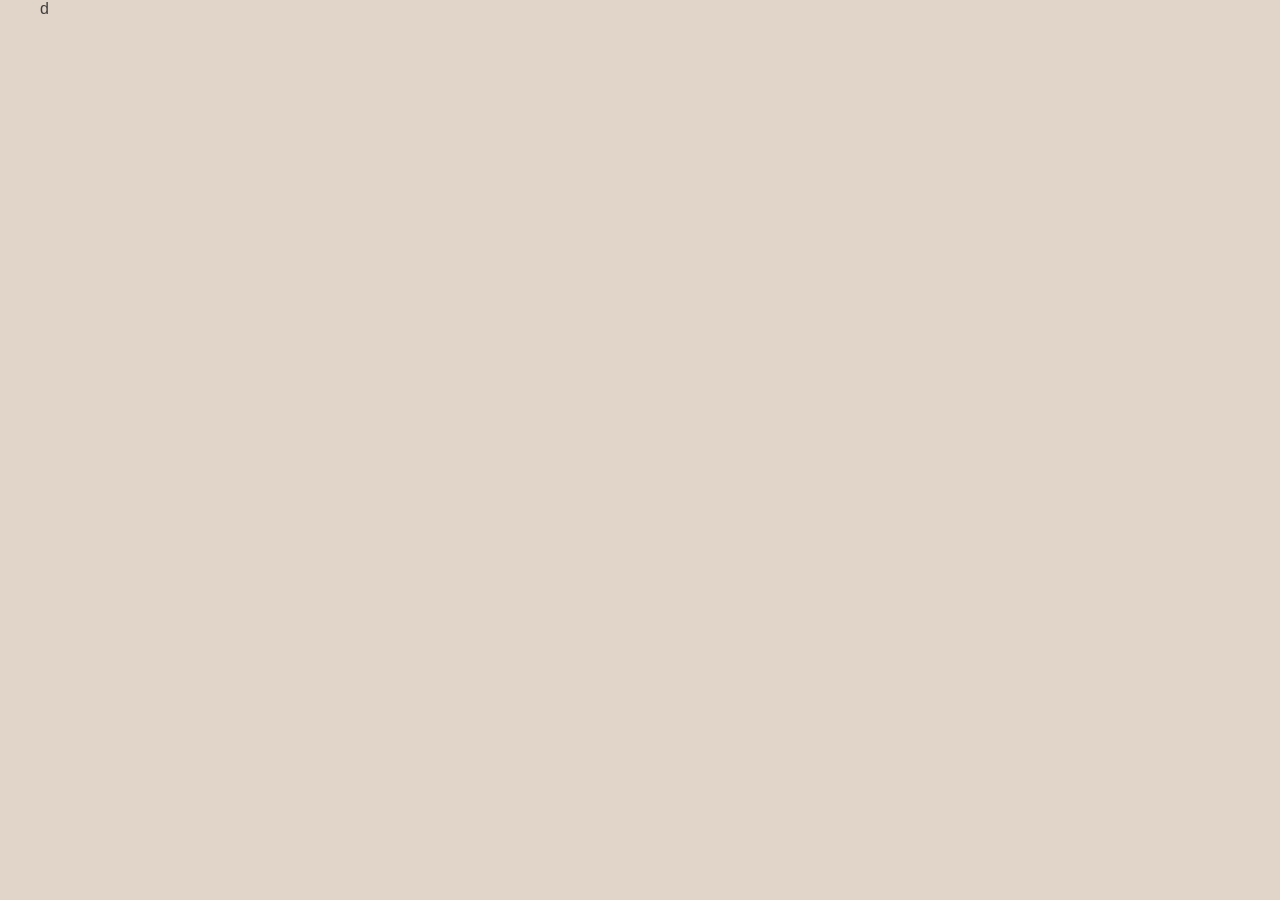
==== index.html @ d8bae119 "feat: add images" ====
<!DOCTYPE html>
<html lang="en">
  <head>
    <meta charset="UTF-8" />
    <meta name="viewport" content="width=device-width, initial-scale=1.0" />
    <link rel="stylesheet" href="style.css" />

    <title>Document</title>
  </head>
  <body>
    <div class="container">d</div>
  </body>
</html>
---- style.css ----
* {
  margin: 0;
  padding: 0;
  box-sizing: border-box;
}

body {
  font-family: "Inter", sans-serif;
  background-color: #e1d4c9;
  color: #403f3d;
  overflow-x: hidden;
}

.container {
  max-width: 1440px;
  margin: 0 auto;
  padding: 0 40px;
}
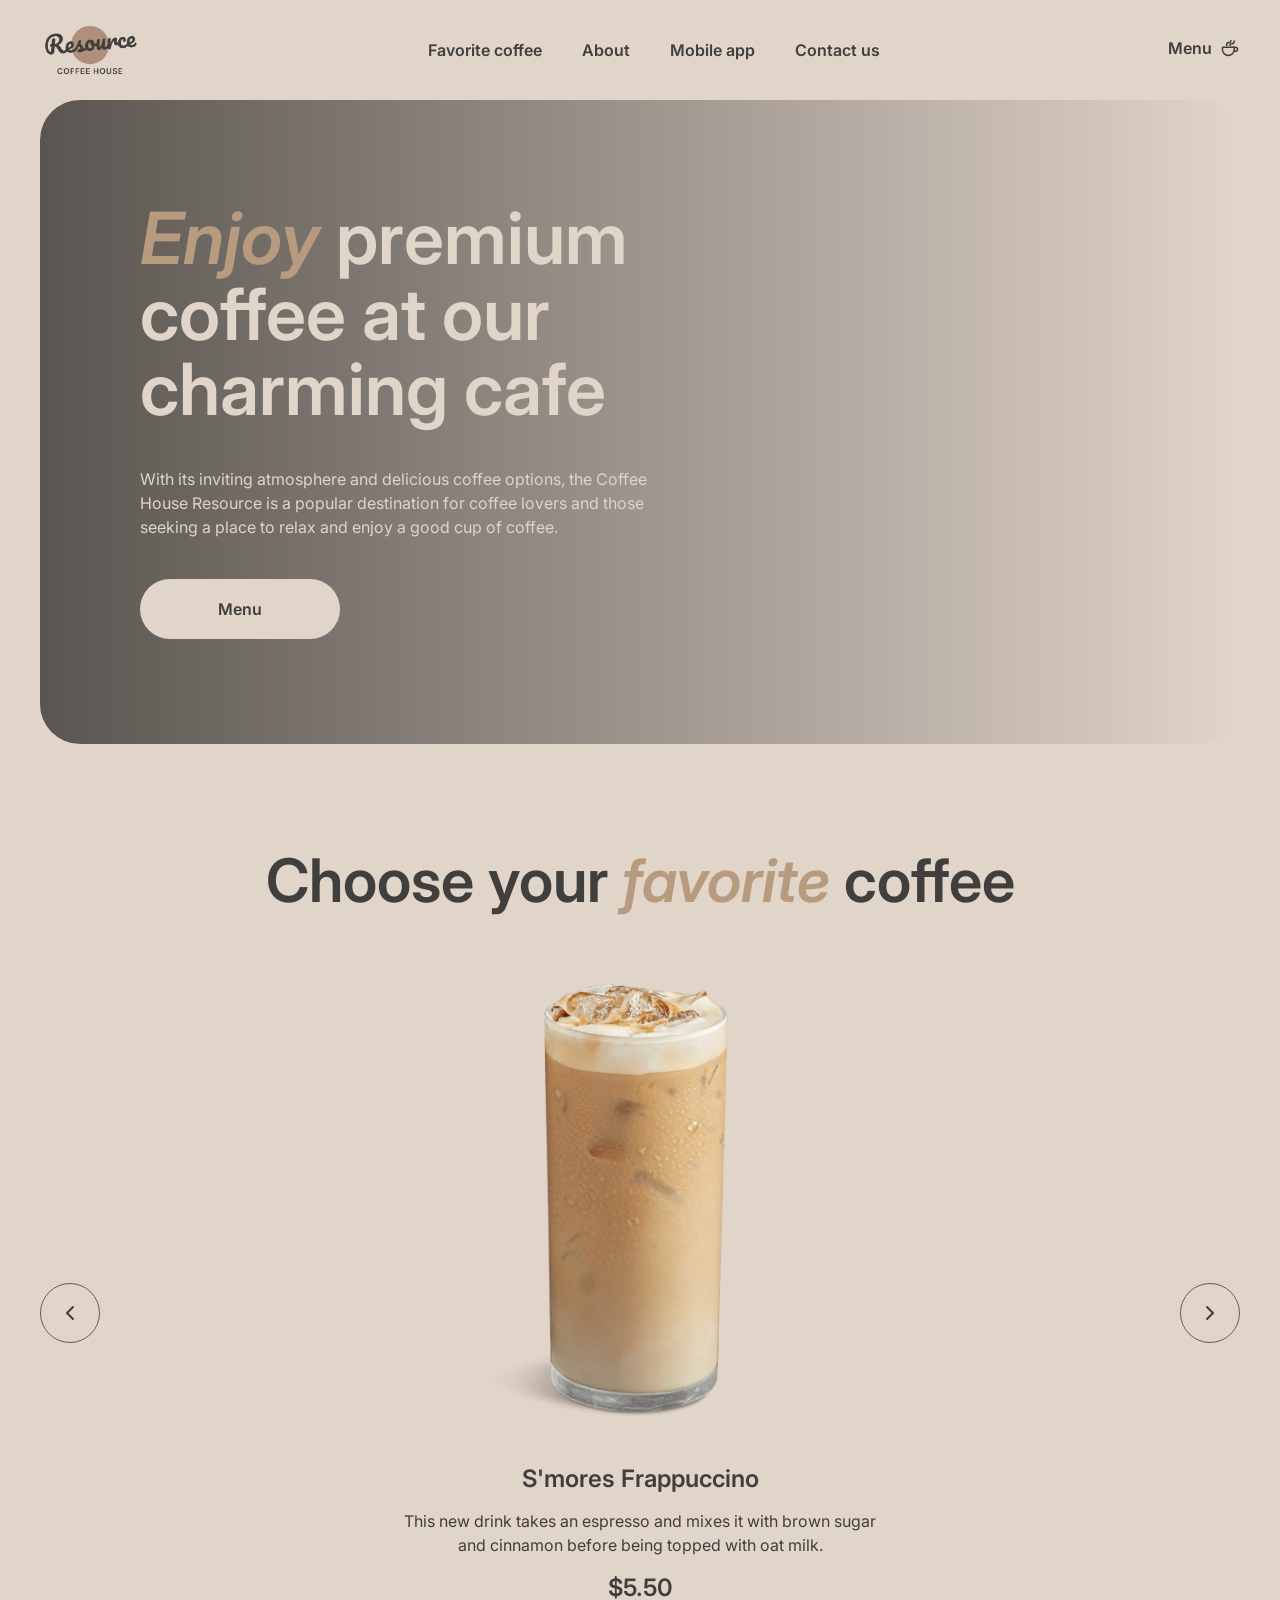
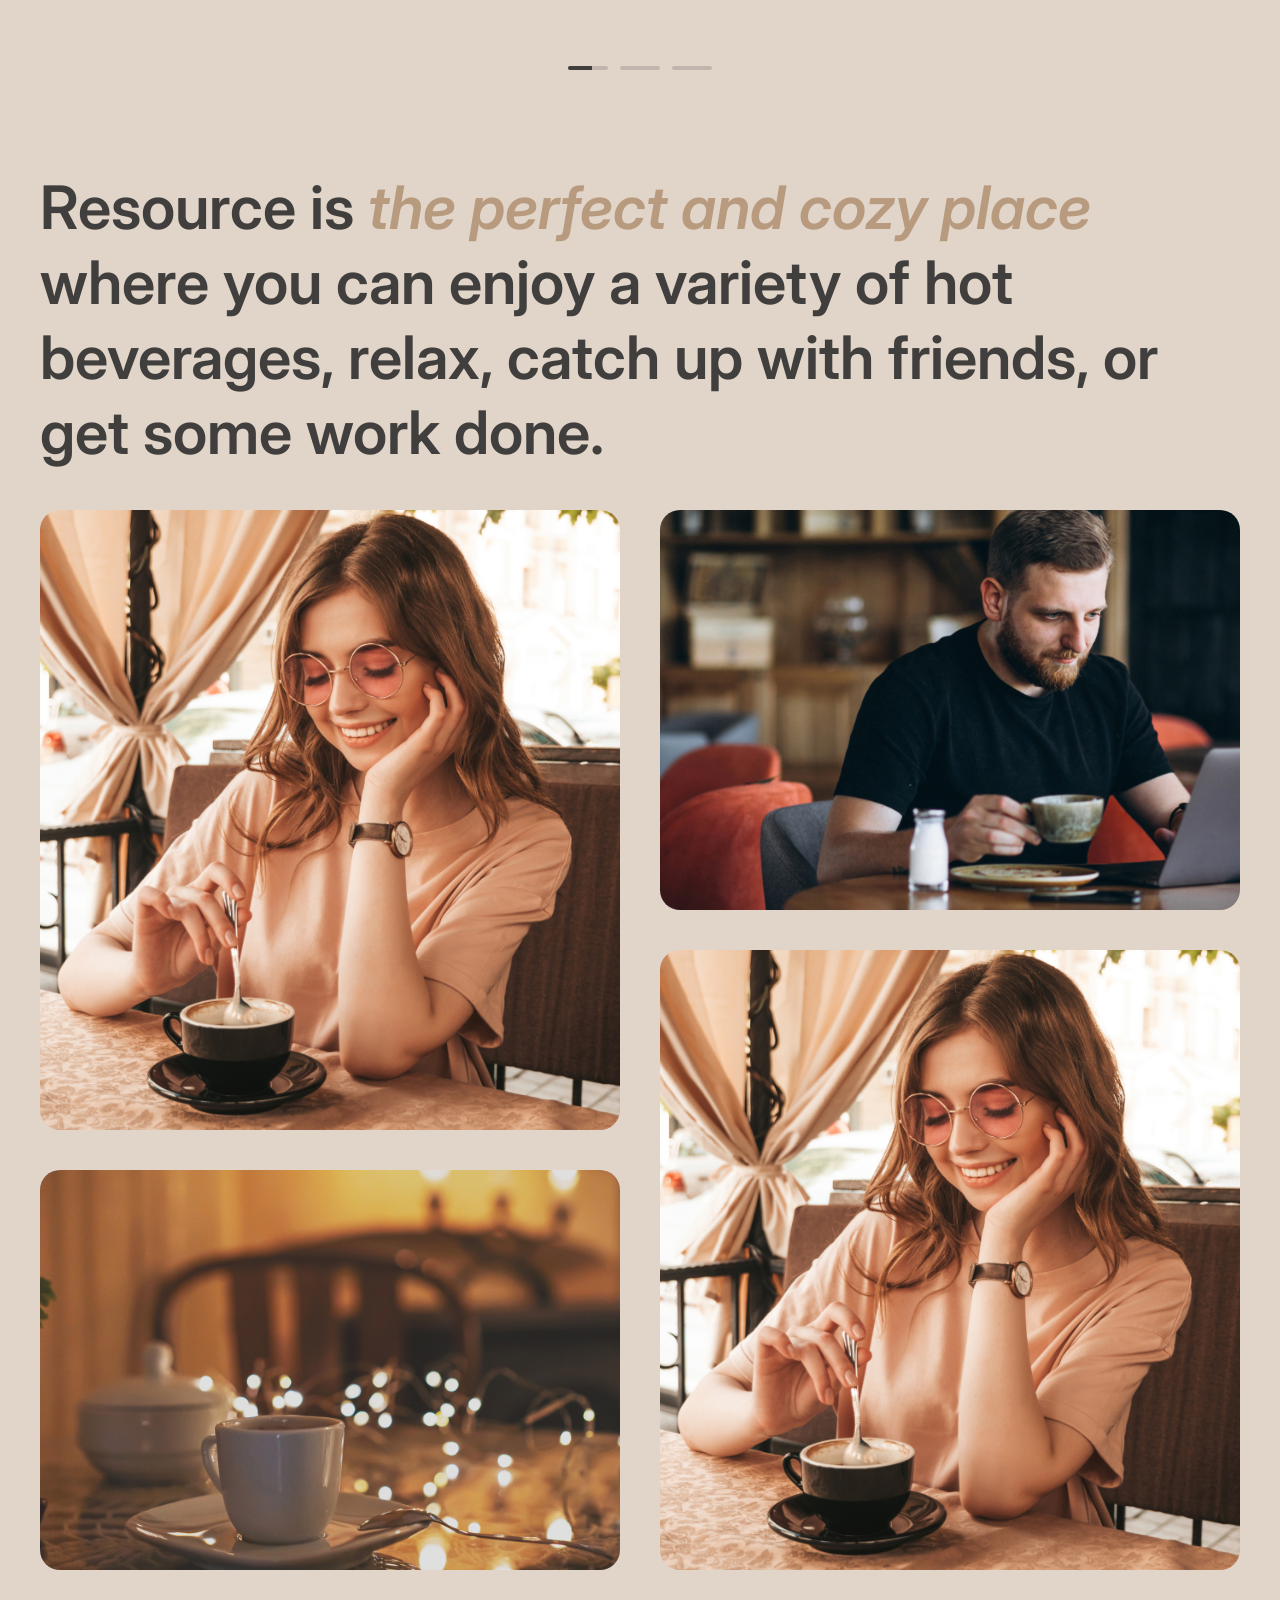
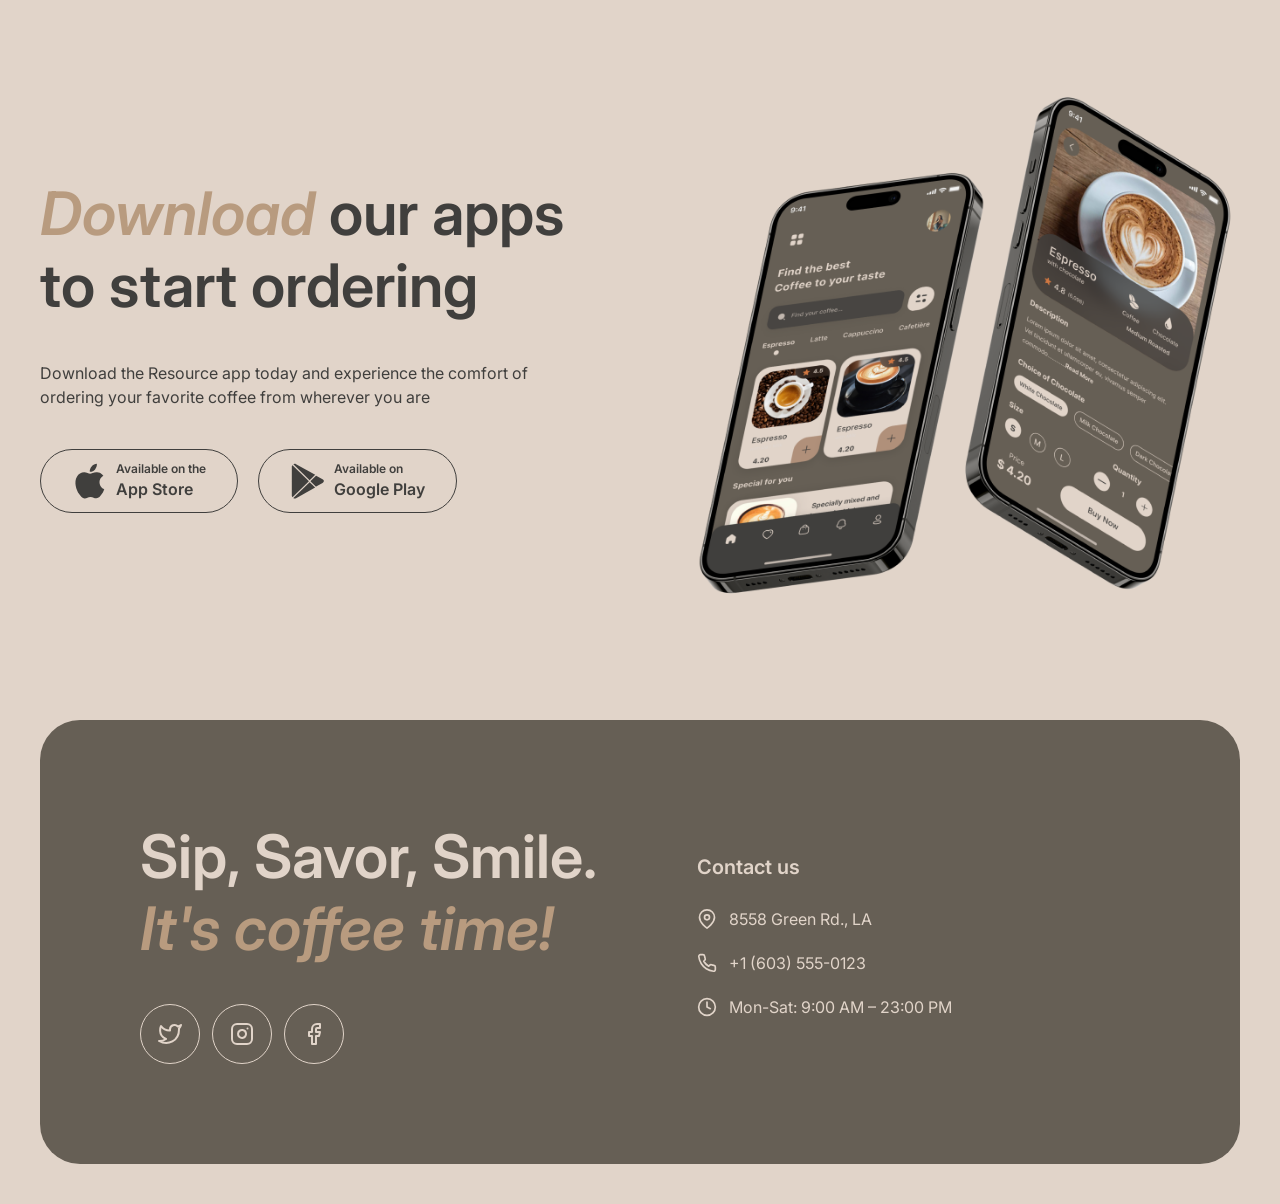
==== commit f295c96d: "feat: add home page with responsive design and abit Javascript" ====
--- a/index.html
+++ b/index.html
@@ -3,11 +3,568 @@
   <head>
     <meta charset="UTF-8" />
     <meta name="viewport" content="width=device-width, initial-scale=1.0" />
+    <title>Coffee House</title>
+    <link rel="icon" type="image/png" href="./images/favicon.png" />
+    <link rel="preconnect" href="https://fonts.googleapis.com" />
+    <link rel="preconnect" href="https://fonts.gstatic.com" crossorigin />
     <link rel="stylesheet" href="style.css" />
-
-    <title>Document</title>
+    <link
+      href="https://fonts.googleapis.com/css2?family=Inter:wght@400;500;600;700&display=swap"
+      rel="stylesheet"
+    />
   </head>
   <body>
-    <div class="container">d</div>
+    <header>
+      <div class="container">
+        <div class="header-content">
+          <a href="index.html" class="logo">
+            <img src="./assets/logo.png" alt="Coffee House Logo" />
+          </a>
+          <nav class="navigation">
+            <ul class="nav-links">
+              <li class="nav-link"><a href="#enjoy">Favorite coffee</a></li>
+              <li class="nav-link"><a href="#about">About</a></li>
+              <li class="nav-link"><a href="menu.html">Mobile app</a></li>
+              <li class="nav-link"><a href="#contact">Contact us</a></li>
+            </ul>
+          </nav>
+          <div class="menu-cup">
+            <a href="#menu">
+              <span>Menu</span>
+              <svg
+                xmlns="http://www.w3.org/2000/svg"
+                width="20"
+                height="20"
+                viewBox="0 0 20 20"
+                fill="none"
+              >
+                <path
+                  d="M14.167 9.76667V11.6667C14.167 14.8883 11.5553 17.5 8.33366 17.5C5.112 17.5 2.50033 14.8883 2.50033 11.6667V9.76667C2.50033 9.4353 2.76896 9.16667 3.10033 9.16667H13.567C13.8984 9.16667 14.167 9.4353 14.167 9.76667Z"
+                  stroke="#403F3D"
+                  stroke-width="1.5"
+                  stroke-linecap="round"
+                  stroke-linejoin="round"
+                />
+                <path
+                  d="M10.0003 7.50008C10.0003 6.66675 10.5956 5.83341 11.786 5.83341C13.101 5.83341 14.167 4.76743 14.167 3.45246V2.91675"
+                  stroke="#403F3D"
+                  stroke-width="1.5"
+                  stroke-linecap="round"
+                  stroke-linejoin="round"
+                />
+                <path
+                  d="M6.66634 7.5V7.08333C6.66634 5.70262 7.78563 4.58333 9.16634 4.58333C10.0868 4.58333 10.833 3.83714 10.833 2.91667V2.5"
+                  stroke="#403F3D"
+                  stroke-width="1.5"
+                  stroke-linecap="round"
+                  stroke-linejoin="round"
+                />
+                <path
+                  d="M13.333 9.16675H15.4163C16.5669 9.16675 17.4997 10.0995 17.4997 11.2501C17.4997 12.4007 16.5669 13.3334 15.4163 13.3334H14.1663"
+                  stroke="#403F3D"
+                  stroke-width="1.5"
+                  stroke-linecap="round"
+                  stroke-linejoin="round"
+                />
+              </svg>
+            </a>
+          </div>
+          <div class="menu-icon" id="menuIcon">
+            <span></span>
+            <span></span>
+            <span></span>
+          </div>
+        </div>
+      </div>
+    </header>
+
+    <div class="burger-menu" id="burgerMenu">
+      <a href="#enjoy">Favorite coffee</a>
+      <a href="#about">About</a>
+      <a href="menu.html">Mobile app</a>
+      <a href="#contact">Contact us</a>
+    </div>
+
+    <main>
+      <div class="container">
+        <section class="hero" id="enjoy">
+          <video class="hero-video" autoplay loop muted playsinline>
+            <source src="./assets/coffe-video.mp4" type="video/mp4" />
+          </video>
+          <div class="hero-overlay"></div>
+          <div class="hero-content">
+            <h1>
+              <span class="italic">Enjoy</span>
+              premium coffee at our charming cafe
+            </h1>
+            <p>
+              With its inviting atmosphere and delicious coffee options, the
+              Coffee House Resource is a popular destination for coffee lovers
+              and those seeking a place to relax and enjoy a good cup of coffee.
+            </p>
+            <a href="menu.html" class="btn">
+              Menu
+              <svg
+                class="icon"
+                xmlns="http://www.w3.org/2000/svg"
+                width="20"
+                height="20"
+                viewBox="0 0 20 20"
+                fill="none"
+              >
+                <path
+                  d="M14.167 9.76667V11.6667C14.167 14.8883 11.5553 17.5 8.33366 17.5C5.112 17.5 2.50033 14.8883 2.50033 11.6667V9.76667C2.50033 9.4353 2.76896 9.16667 3.10033 9.16667H13.567C13.8984 9.16667 14.167 9.4353 14.167 9.76667Z"
+                  stroke="#403F3D"
+                  stroke-width="1.5"
+                  stroke-linecap="round"
+                  stroke-linejoin="round"
+                />
+                <path
+                  d="M10.0003 7.50008C10.0003 6.66675 10.5956 5.83341 11.786 5.83341C13.101 5.83341 14.167 4.76743 14.167 3.45246V2.91675"
+                  stroke="#403F3D"
+                  stroke-width="1.5"
+                  stroke-linecap="round"
+                  stroke-linejoin="round"
+                />
+                <path
+                  d="M6.66634 7.5V7.08333C6.66634 5.70262 7.78563 4.58333 9.16634 4.58333C10.0868 4.58333 10.833 3.83714 10.833 2.91667V2.5"
+                  stroke="#403F3D"
+                  stroke-width="1.5"
+                  stroke-linecap="round"
+                  stroke-linejoin="round"
+                />
+                <path
+                  d="M13.333 9.16675H15.4163C16.5669 9.16675 17.4997 10.0995 17.4997 11.2501C17.4997 12.4007 16.5669 13.3334 15.4163 13.3334H14.1663"
+                  stroke="#403F3D"
+                  stroke-width="1.5"
+                  stroke-linecap="round"
+                  stroke-linejoin="round"
+                />
+              </svg>
+            </a>
+          </div>
+        </section>
+
+        <section class="favorites">
+          <h2>
+            Choose your
+            <span class="italic">favorite</span>
+            coffee
+          </h2>
+          <div class="carousel-container">
+            <div class="carousel" id="carousel">
+              <div class="carousel-item">
+                <div class="coffee-card">
+                  <img
+                    src="./assets/coffee-slider-1.png"
+                    alt="S'mores Frappuccino"
+                  />
+                  <h3>S'mores Frappuccino</h3>
+                  <p>
+                    This new drink takes an espresso and mixes it with brown
+                    sugar and cinnamon before being topped with oat milk.
+                  </p>
+                  <div class="price">$5.50</div>
+                </div>
+              </div>
+              <div class="carousel-item">
+                <div class="coffee-card">
+                  <img
+                    src="./assets/coffee-slider-2.png"
+                    alt="Caramel Macchiato"
+                  />
+                  <h3>Caramel Macchiato</h3>
+                  <p>
+                    Fragrant and unique - dark rum combined with Amaretto
+                    liqueur to give an exquisite taste.
+                  </p>
+                  <div class="price">$5.00</div>
+                </div>
+              </div>
+              <div class="carousel-item">
+                <div class="coffee-card">
+                  <img src="./assets/coffee-slider-3.png" alt="Ice coffee" />
+                  <h3>Ice coffee</h3>
+                  <p>
+                    A popular summer drink that combines coffee, ice, milk and
+                    chocolate syrup.
+                  </p>
+                  <div class="price">$4.50</div>
+                </div>
+              </div>
+            </div>
+            <div class="carousel-controls">
+              <button class="carousel-arrow" id="prevBtn">
+                <svg viewBox="0 0 24 24" fill="none">
+                  <path
+                    d="M15 18L9 12L15 6"
+                    stroke-width="2"
+                    stroke-linecap="round"
+                    stroke-linejoin="round"
+                  />
+                </svg>
+              </button>
+              <button class="carousel-arrow" id="nextBtn">
+                <svg viewBox="0 0 24 24" fill="none">
+                  <path
+                    d="M9 18L15 12L9 6"
+                    stroke-width="2"
+                    stroke-linecap="round"
+                    stroke-linejoin="round"
+                  />
+                </svg>
+              </button>
+            </div>
+            <div class="progress-bars" id="progressBars">
+              <div class="progress-bar"><div class="progress-fill"></div></div>
+              <div class="progress-bar"><div class="progress-fill"></div></div>
+              <div class="progress-bar"><div class="progress-fill"></div></div>
+            </div>
+          </div>
+        </section>
+
+        <section class="about" id="about">
+          <h2>
+            Resource is
+            <span class="italic">the perfect and cozy place</span>
+            where you can enjoy a variety of hot beverages, relax, catch up with
+            friends, or get some work done.
+          </h2>
+          <div class="about-gallery parent">
+            <div class="div1">
+              <img src="./assets/about-1.jpg" alt="Coffee experience" />
+            </div>
+            <div class="div2">
+              <img src="./assets/about-2.jpg" alt="Working space" />
+            </div>
+            <div class="div3">
+              <img src="./assets/about-3.jpg" alt="Cozy atmosphere" />
+            </div>
+            <div class="div4">
+              <img src="./assets/about-1.jpg" alt="Friends gathering" />
+            </div>
+          </div>
+        </section>
+
+        <section class="mobile-app">
+          <div class="app-content">
+            <div class="app-text">
+              <h2>
+                <span class="italic">Download</span>
+                our apps to start ordering
+              </h2>
+              <p>
+                Download the Resource app today and experience the comfort of
+                ordering your favorite coffee from wherever you are
+              </p>
+              <div class="app-buttons">
+                <a href="#" class="app-btn">
+                  <svg
+                    xmlns="http://www.w3.org/2000/svg"
+                    width="28"
+                    class="icon"
+                    height="33"
+                    viewBox="0 0 28 33"
+                    fill="none"
+                  >
+                    <path
+                      d="M22.7073 17.6307C22.6704 13.6324 26.065 11.6872 26.2203 11.5966C24.2977 8.86366 21.3178 8.49026 20.2707 8.46048C17.7679 8.20369 15.3403 9.92062 14.0654 9.92062C12.765 9.92062 10.8017 8.48529 8.68579 8.52747C5.96293 8.56841 3.41566 10.1055 2.0186 12.4923C-0.864579 17.359 1.28572 24.5108 4.04802 28.4446C5.42981 30.3712 7.04444 32.5223 9.15784 32.4466C11.2254 32.3635 11.9978 31.1614 14.4929 31.1614C16.9651 31.1614 17.6903 32.4466 19.8457 32.3983C22.0647 32.3635 23.4618 30.463 24.7952 28.519C26.392 26.3108 27.0333 24.1362 27.0588 24.0245C27.0066 24.0071 22.7493 22.4229 22.7073 17.6307Z"
+                      fill="#403F3D"
+                    />
+                    <path
+                      d="M18.6357 5.87268C19.7477 4.51675 20.5086 2.67205 20.2974 0.800049C18.6879 0.86952 16.675 1.88554 15.5159 3.21169C14.4903 4.38029 13.5742 6.29571 13.8109 8.097C15.6189 8.2285 17.4753 7.20752 18.6357 5.87268Z"
+                      fill="#403F3D"
+                    />
+                  </svg>
+                  <div class="text">
+                    <span class="small">Available on the</span>
+                    <span class="big">App Store</span>
+                  </div>
+                </a>
+                <a href="#" class="app-btn">
+                  <svg
+                    class="icon"
+                    xmlns="http://www.w3.org/2000/svg"
+                    width="31"
+                    height="34"
+                    viewBox="0 0 31 34"
+                    fill="none"
+                  >
+                    <path
+                      d="M0.755796 2.20297C0.393349 2.57289 0.183594 3.14884 0.183594 3.89471V30.4994C0.183594 31.2453 0.393349 31.8212 0.755796 32.1911L0.845252 32.2723L16.1359 17.37V17.0181L0.845252 2.11575L0.755796 2.20297Z"
+                      fill="#403F3D"
+                    />
+                    <path
+                      d="M23.0776 22.34L17.9863 17.37V17.0181L23.0837 12.0482L23.1979 12.1128L29.2345 15.4617C30.9573 16.4121 30.9573 17.976 29.2345 18.9324L23.1979 22.2753L23.0776 22.34Z"
+                      fill="#403F3D"
+                    />
+                    <path
+                      d="M22.2733 23.2007L17.0617 18.1195L1.68164 33.1166C2.25384 33.7031 3.18695 33.7737 4.24807 33.1873L22.2733 23.2007Z"
+                      fill="#403F3D"
+                    />
+                    <path
+                      d="M22.2733 11.1876L4.24807 1.20103C3.18695 0.620579 2.25384 0.691254 1.68164 1.27772L17.0617 16.2688L22.2733 11.1876Z"
+                      fill="#403F3D"
+                    />
+                  </svg>
+                  <div class="text">
+                    <span class="small">Available on</span>
+                    <span class="big">Google Play</span>
+                  </div>
+                </a>
+              </div>
+            </div>
+            <div class="app-images">
+              <img src="./assets/mobile-screens.png" alt="Mobile App Screens" />
+            </div>
+          </div>
+        </section>
+
+        <footer id="contact">
+          <div class="footer-content">
+            <div class="footer-info">
+              <h3>
+                Sip, Savor, Smile.
+                <br />
+                <span class="italic">It's coffee time!</span>
+              </h3>
+              <div class="social-links">
+                <a href="#" class="social-icon" aria-label="Twitter">
+                  <svg viewBox="0 0 24 24" fill="none">
+                    <path
+                      d="M23 3a10.9 10.9 0 01-3.14 1.53 4.48 4.48 0 00-7.86 3v1A10.66 10.66 0 013 4s-4 9 5 13a11.64 11.64 0 01-7 2c9 5 20 0 20-11.5a4.5 4.5 0 00-.08-.83A7.72 7.72 0 0023 3z"
+                      stroke-width="2"
+                      stroke-linecap="round"
+                      stroke-linejoin="round"
+                    />
+                  </svg>
+                </a>
+                <a href="#" class="social-icon" aria-label="Instagram">
+                  <svg viewBox="0 0 24 24" fill="none">
+                    <rect
+                      x="2"
+                      y="2"
+                      width="20"
+                      height="20"
+                      rx="5"
+                      ry="5"
+                      stroke-width="2"
+                      stroke-linecap="round"
+                      stroke-linejoin="round"
+                    />
+                    <path
+                      d="M16 11.37A4 4 0 1112.63 8 4 4 0 0116 11.37z"
+                      stroke-width="2"
+                      stroke-linecap="round"
+                      stroke-linejoin="round"
+                    />
+                    <line
+                      x1="17.5"
+                      y1="6.5"
+                      x2="17.51"
+                      y2="6.5"
+                      stroke-width="2"
+                      stroke-linecap="round"
+                      stroke-linejoin="round"
+                    />
+                  </svg>
+                </a>
+                <a href="#" class="social-icon" aria-label="Facebook">
+                  <svg viewBox="0 0 24 24" fill="none">
+                    <path
+                      d="M18 2h-3a5 5 0 00-5 5v3H7v4h3v8h4v-8h3l1-4h-4V7a1 1 0 011-1h3z"
+                      stroke-width="2"
+                      stroke-linecap="round"
+                      stroke-linejoin="round"
+                    />
+                  </svg>
+                </a>
+              </div>
+            </div>
+            <div class="footer-contact">
+              <h4>Contact us</h4>
+              <a
+                href="https://maps.google.com"
+                target="_blank"
+                class="contact-item"
+              >
+                <svg viewBox="0 0 24 24" fill="none">
+                  <path
+                    d="M21 10c0 7-9 13-9 13s-9-6-9-13a9 9 0 0118 0z"
+                    stroke-width="2"
+                    stroke-linecap="round"
+                    stroke-linejoin="round"
+                  />
+                  <circle
+                    cx="12"
+                    cy="10"
+                    r="3"
+                    stroke-width="2"
+                    stroke-linecap="round"
+                    stroke-linejoin="round"
+                  />
+                </svg>
+                <span>8558 Green Rd., LA</span>
+              </a>
+              <a href="tel:+16035550123" class="contact-item">
+                <svg viewBox="0 0 24 24" fill="none">
+                  <path
+                    d="M22 16.92v3a2 2 0 01-2.18 2 19.79 19.79 0 01-8.63-3.07 19.5 19.5 0 01-6-6 19.79 19.79 0 01-3.07-8.67A2 2 0 014.11 2h3a2 2 0 012 1.72 12.84 12.84 0 00.7 2.81 2 2 0 01-.45 2.11L8.09 9.91a16 16 0 006 6l1.27-1.27a2 2 0 012.11-.45 12.84 12.84 0 002.81.7A2 2 0 0122 16.92z"
+                    stroke-width="2"
+                    stroke-linecap="round"
+                    stroke-linejoin="round"
+                  />
+                </svg>
+                <span>+1 (603) 555-0123</span>
+              </a>
+              <div class="contact-item">
+                <svg viewBox="0 0 24 24" fill="none">
+                  <circle
+                    cx="12"
+                    cy="12"
+                    r="10"
+                    stroke-width="2"
+                    stroke-linecap="round"
+                    stroke-linejoin="round"
+                  />
+                  <polyline
+                    points="12 6 12 12 16 14"
+                    stroke-width="2"
+                    stroke-linecap="round"
+                    stroke-linejoin="round"
+                  />
+                </svg>
+                <span>Mon-Sat: 9:00 AM – 23:00 PM</span>
+              </div>
+            </div>
+          </div>
+        </footer>
+      </div>
+    </main>
+
+    <script>
+      const menuIcon = document.getElementById("menuIcon");
+      const burgerMenu = document.getElementById("burgerMenu");
+      const burgerLinks = burgerMenu.querySelectorAll("a");
+
+      menuIcon.addEventListener("click", () => {
+        menuIcon.classList.toggle("active");
+        burgerMenu.classList.toggle("active");
+      });
+
+      burgerLinks.forEach((link) => {
+        link.addEventListener("click", () => {
+          menuIcon.classList.remove("active");
+          burgerMenu.classList.remove("active");
+        });
+      });
+
+      document.querySelectorAll('a[href^="#"]').forEach((anchor) => {
+        anchor.addEventListener("click", function (e) {
+          e.preventDefault();
+          const target = document.querySelector(this.getAttribute("href"));
+          if (target) {
+            target.scrollIntoView({ behavior: "smooth" });
+          }
+        });
+      });
+
+      const carousel = document.getElementById("carousel");
+      const prevBtn = document.getElementById("prevBtn");
+      const nextBtn = document.getElementById("nextBtn");
+      const progressBars = document.querySelectorAll(".progress-fill");
+      let currentIndex = 0;
+      const totalSlides = 3;
+      let autoplayInterval;
+      let progressInterval;
+      let isPaused = false;
+
+      function updateCarousel() {
+        carousel.style.transform = `translateX(-${currentIndex * 100}%)`;
+        updateProgressBars();
+      }
+
+      function updateProgressBars() {
+        progressBars.forEach((bar, index) => {
+          if (index === currentIndex) {
+            bar.style.width = "0%";
+          } else if (index < currentIndex) {
+            bar.style.width = "100%";
+          } else {
+            bar.style.width = "0%";
+          }
+        });
+      }
+
+      function startProgress() {
+        let progress = 0;
+        progressInterval = setInterval(() => {
+          if (!isPaused) {
+            progress += 1;
+            progressBars[currentIndex].style.width = `${progress}%`;
+            if (progress >= 100) {
+              nextSlide();
+            }
+          }
+        }, 50);
+      }
+
+      function nextSlide() {
+        clearInterval(progressInterval);
+        currentIndex = (currentIndex + 1) % totalSlides;
+        updateCarousel();
+        startProgress();
+      }
+
+      function prevSlide() {
+        clearInterval(progressInterval);
+        currentIndex = (currentIndex - 1 + totalSlides) % totalSlides;
+        updateCarousel();
+        startProgress();
+      }
+
+      nextBtn.addEventListener("click", nextSlide);
+      prevBtn.addEventListener("click", prevSlide);
+
+      carousel.addEventListener("mouseenter", () => {
+        isPaused = true;
+      });
+
+      carousel.addEventListener("mouseleave", () => {
+        isPaused = false;
+      });
+
+      let touchStartX = 0;
+      let touchEndX = 0;
+
+      carousel.addEventListener("touchstart", (e) => {
+        touchStartX = e.changedTouches[0].screenX;
+        isPaused = true;
+      });
+
+      carousel.addEventListener("touchend", (e) => {
+        touchEndX = e.changedTouches[0].screenX;
+        handleSwipe();
+        isPaused = false;
+      });
+
+      function handleSwipe() {
+        if (touchEndX < touchStartX - 50) {
+          nextSlide();
+        }
+        if (touchEndX > touchStartX + 50) {
+          prevSlide();
+        }
+      }
+
+      startProgress();
+
+      window.addEventListener("resize", () => {
+        if (window.innerWidth > 768) {
+          menuIcon.classList.remove("active");
+          burgerMenu.classList.remove("active");
+        }
+      });
+    </script>
   </body>
 </html>
--- a/style.css
+++ b/style.css
@@ -16,3 +16,925 @@
   margin: 0 auto;
   padding: 0 40px;
 }
+
+header {
+  padding: 20px 0px;
+  position: relative;
+  z-index: 100;
+}
+
+.header-content {
+  display: flex;
+  justify-content: space-between;
+  align-items: center;
+}
+
+.logo {
+  text-decoration: none;
+  cursor: pointer;
+  height: 60px;
+}
+
+.logo img {
+  /* height: 60px; */
+  width: 100px;
+}
+
+.nav-links {
+  display: flex;
+  gap: 40px;
+  list-style: none;
+}
+.menu-cup {
+  width: 72px;
+  height: 28px;
+}
+.menu-cup a {
+  display: flex;
+  align-items: center;
+  gap: 8px;
+  font-size: 16px;
+  font-weight: 600;
+  line-height: 1.5;
+  color: #403f3d;
+  text-decoration: none;
+  justify-content: center;
+  position: relative;
+}
+
+.menu-cup a::after {
+  content: "";
+  position: absolute;
+  left: 50%;
+  bottom: -4px;
+  transform: translateX(-50%) scaleX(0);
+  transform-origin: center;
+  width: 100%;
+  height: 2px;
+  background-color: #403f3d;
+  transition: transform 0.3s ease;
+}
+
+.menu-cup a:hover::after {
+  transform: translateX(-50%) scaleX(1);
+}
+.nav-link a {
+  text-decoration: none;
+  color: #403f3d;
+  font-size: 16px;
+  font-weight: 600;
+  line-height: 1.5;
+  transition: color 0.3s ease;
+  position: relative;
+}
+.nav-link a::after {
+  content: "";
+  position: absolute;
+  left: 50%;
+  bottom: -4px;
+  transform: translateX(-50%) scaleX(0);
+  transform-origin: center;
+  width: 100%;
+  height: 2px;
+  background-color: #403f3d;
+  transition: transform 0.3s ease;
+}
+.nav-link a:hover::after {
+  transform: translateX(-50%) scaleX(1);
+}
+
+.menu-icon {
+  display: none;
+  flex-direction: column;
+  gap: 6px;
+  cursor: pointer;
+  width: 32px;
+  height: 32px;
+  justify-content: center;
+  align-items: center;
+}
+
+.menu-icon span {
+  display: block;
+  width: 24px;
+  height: 2px;
+  line-height: 1.5;
+  background-color: #403f3d;
+  transition: all 0.3s ease;
+}
+
+.menu-icon.active span:nth-child(1) {
+  transform: rotate(45deg) translate(6px, 6px);
+}
+
+.menu-icon.active span:nth-child(2) {
+  opacity: 0;
+}
+
+.menu-icon.active span:nth-child(3) {
+  transform: rotate(-45deg) translate(6px, -6px);
+}
+
+/* headeri chans sworad? */
+.burger-menu {
+  position: fixed;
+  top: 72px;
+  right: -100%;
+  width: 100%;
+  height: calc(100vh - 72px);
+  background-color: #e1d4c9;
+  background-color: red;
+  transition: right 0.4s ease;
+  z-index: 99;
+  display: flex;
+  flex-direction: column;
+  align-items: center;
+  justify-content: center;
+  gap: 60px;
+}
+
+.burger-menu.active {
+  right: 0;
+}
+
+.burger-menu a {
+  text-decoration: none;
+  color: #403f3d;
+  font-size: 32px;
+  font-weight: 600;
+  line-height: 1.25;
+  transition: color 0.3s ease;
+}
+
+.burger-menu a:hover {
+  color: #b89b7f;
+}
+
+/* Hero Section */
+.hero {
+  position: relative;
+  border-radius: 40px;
+  overflow: hidden;
+  height: 644px;
+  margin-bottom: 100px;
+}
+
+.hero-video {
+  position: absolute;
+  top: 0;
+  left: 0;
+  width: 100%;
+  height: 100%;
+  object-fit: cover;
+}
+
+.hero-overlay {
+  position: absolute;
+  top: 0;
+  left: 0;
+  width: 100%;
+  height: 100%;
+  background: linear-gradient(
+    to right,
+    rgba(0, 0, 0, 0.6) 0%,
+    rgba(0, 0, 0, 0) 100%
+  );
+}
+.hero {
+  padding: 100px;
+}
+.hero-content {
+  position: relative;
+  z-index: 2;
+  max-width: 530px;
+}
+
+.hero h1 {
+  font-size: 72px;
+  font-weight: 600;
+  line-height: 1.05;
+  color: #e1d4c9;
+  margin-bottom: 40px;
+}
+
+.hero h1 .italic {
+  font-style: italic;
+  color: #b89b7f;
+}
+
+.hero p {
+  font-size: 16px;
+  line-height: 1.5;
+  font-weight: 400;
+  color: #e1d4c9;
+  margin-bottom: 40px;
+}
+
+.btn {
+  display: inline-flex;
+  padding: 20px 78px;
+  background-color: #e1d4c9;
+  align-items: center;
+  justify-content: center;
+  color: #403f3d;
+  text-decoration: none;
+  border-radius: 100px;
+  font-size: 16px;
+  font-weight: 600;
+  transition: all 0.3s ease;
+  border: none;
+  cursor: pointer;
+  position: relative;
+}
+
+.btn .icon {
+  position: absolute;
+  left: 50%;
+  opacity: 0;
+  transition: all 0.3s ease;
+  transform: translateX(-50%);
+  pointer-events: none;
+}
+
+.btn:hover {
+  padding-left: 64px;
+  padding-right: 92px;
+}
+
+.btn:hover .icon {
+  opacity: 1;
+  transform: translateX(10px);
+}
+/* Favorites Section  gavuwro sections 100px*/
+.favorites {
+  margin-bottom: 100px;
+}
+
+.favorites h2 {
+  font-size: 60px;
+  font-weight: 600;
+  text-align: center;
+  margin-bottom: 40px;
+  color: #403f3d;
+}
+
+.favorites h2 .italic {
+  font-style: italic;
+  color: #b89b7f;
+}
+
+.carousel-container {
+  position: relative;
+  overflow: hidden;
+}
+
+.carousel {
+  display: flex;
+  transition: transform 0.5s ease;
+}
+
+.carousel-item {
+  min-width: 100%;
+  display: flex;
+  justify-content: center;
+  align-items: center;
+  padding: 0 20px;
+}
+
+.coffee-card {
+  background-color: #e1d4c9;
+  border-radius: 40px;
+  /* padding: 20px 20px 40px; */
+  max-width: 480px;
+  width: 100%;
+  text-align: center;
+  margin-bottom: 44px;
+}
+
+.coffee-card img {
+  width: 100%;
+  border-radius: 20px;
+  margin-bottom: 24px;
+  aspect-ratio: 1;
+  object-fit: cover;
+}
+
+.coffee-card h3 {
+  font-size: 24px;
+  font-weight: 600;
+  margin-bottom: 16px;
+  color: #403f3d;
+}
+
+.coffee-card p {
+  font-size: 16px;
+  line-height: 1.5;
+  margin-bottom: 16px;
+  color: #403f3d;
+}
+
+.coffee-card .price {
+  font-size: 24px;
+  font-weight: 600;
+  color: #403f3d;
+}
+
+.carousel-controls {
+  position: absolute;
+  top: 50%;
+  left: 0;
+  right: 0;
+  display: flex;
+  justify-content: space-between; /* arrows go to far left/right */
+  transform: translateY(-50%);
+  pointer-events: none; /* so only buttons themselves are clickable */
+}
+
+.carousel-arrow {
+  width: 60px;
+  height: 60px;
+  border-radius: 50%;
+  border: 1px solid #665f55;
+  background: transparent;
+  cursor: pointer;
+  display: flex;
+  align-items: center;
+  justify-content: center;
+  transition: background-color 0.3s ease;
+  pointer-events: auto; /* re-enable clicking */
+}
+
+.carousel-arrow:hover {
+  background-color: #665f55;
+}
+
+.carousel-arrow svg {
+  width: 24px;
+  height: 24px;
+  stroke: #403f3d;
+}
+
+.carousel-arrow:hover svg {
+  stroke: #e1d4c9;
+}
+
+.progress-bars {
+  display: flex;
+  gap: 12px;
+  justify-content: center;
+  margin-top: 20px;
+}
+
+.progress-bar {
+  width: 40px;
+  height: 4px;
+  background-color: #c1b6ad;
+  border-radius: 2px;
+  overflow: hidden;
+}
+
+.progress-fill {
+  height: 100%;
+  background-color: #403f3d;
+  width: 0;
+  transition: width 0.1s linear;
+}
+
+/* About Section */
+.about {
+  margin-bottom: 100px;
+}
+
+.about h2 {
+  font-size: 60px;
+  font-weight: 600;
+  margin-bottom: 40px;
+  line-height: 1.25;
+}
+
+.about h2 .italic {
+  font-style: italic;
+  color: #b89b7f;
+}
+
+/* .about-gallery {
+  display: grid;
+  grid-template-columns: repeat(6, 1fr);
+  grid-template-rows: repeat(5, 1fr);
+ 
+} */
+
+.about-gallery div img {
+  width: 100%;
+  height: 100%;
+  object-fit: cover;
+  transition: transform 0.3s ease;
+}
+.about-gallery div {
+  position: relative;
+  overflow: hidden; /* keeps cell form */
+  border-radius: 20px;
+}
+.about-gallery img:hover {
+  transform: scale(1.1);
+}
+.parent {
+  display: grid;
+  gap: 40px;
+  height: 1060px;
+  /* max-width: 1360px; */
+  grid-template-columns: repeat(6, 1fr);
+  grid-template-rows: repeat(5, 1fr);
+}
+
+.div1 {
+  grid-area: 1 / 1 / 4 / 4;
+}
+.div2 {
+  grid-area: 4 / 1 / 6 / 4;
+}
+.div3 {
+  grid-area: 1 / 4 / 3 / 7;
+}
+.div4 {
+  grid-area: 3 / 4 / 6 / 7;
+}
+
+.mobile-app {
+  margin-bottom: 100px;
+}
+
+.app-content {
+  display: flex;
+  justify-content: space-between;
+  align-items: center;
+  gap: 100px;
+}
+
+.app-text {
+  flex: 1;
+}
+
+.app-text h2 {
+  font-size: 60px;
+  font-weight: 600;
+  margin-bottom: 40px;
+}
+
+.app-text h2 .italic {
+  font-style: italic;
+  color: #b89b7f;
+}
+
+.app-text p {
+  font-size: 16px;
+  line-height: 1.5;
+  margin-bottom: 40px;
+  color: #403f3d;
+}
+
+.app-buttons {
+  display: flex;
+  gap: 20px;
+}
+
+.app-btn {
+  display: flex;
+  align-items: center;
+  gap: 8px;
+  padding: 11px 31px;
+  border: 1px solid #403f3d;
+  border-radius: 100px;
+  text-decoration: none;
+  color: #403f3d;
+  transition: background-color 0.3s ease;
+}
+
+.app-btn:hover {
+  background-color: #403f3d;
+  color: #e1d4c9;
+}
+
+.app-btn:hover {
+  background-color: #665f55;
+  color: #e1d4c9;
+  & path {
+    fill: #e1d4c9;
+  }
+}
+
+.app-btn .icon {
+  width: 36px;
+  height: 36px;
+}
+
+.app-btn .text {
+  display: flex;
+  flex-direction: column;
+  line-height: 1.2;
+}
+
+.app-btn .small {
+  font-size: 12px;
+  font-weight: 600;
+  line-height: 1.4;
+}
+
+.app-btn .big {
+  font-size: 16px;
+  font-weight: 600;
+  line-height: 1.5;
+}
+
+.app-images {
+  flex: 1;
+  position: relative;
+  display: flex;
+  justify-content: center;
+  align-items: center;
+}
+
+.app-images img {
+  max-width: 100%;
+  height: auto;
+}
+
+footer {
+  background-color: #665f55;
+  border-radius: 40px;
+  padding: 100px;
+  margin-bottom: 40px;
+}
+
+.footer-content {
+  display: flex;
+  align-items: flex-start;
+  gap: 100px;
+}
+
+.footer-info h3 {
+  font-size: 60px;
+  font-weight: 600;
+  line-height: 1.2;
+  color: #e1d4c9;
+  margin-bottom: 40px;
+}
+
+.footer-info h3 .italic {
+  font-style: italic;
+  color: #b89b7f;
+}
+
+.social-links {
+  display: flex;
+  gap: 12px;
+}
+
+.social-icon {
+  width: 60px;
+  height: 60px;
+  border-radius: 50%;
+  border: 1px solid #e1d4c9;
+  display: flex;
+  align-items: center;
+  justify-content: center;
+  transition: background-color 0.3s ease;
+  text-decoration: none;
+}
+
+.social-icon:hover {
+  background-color: #e1d4c9;
+}
+
+.social-icon svg {
+  width: 24px;
+  height: 24px;
+  stroke: #e1d4c9;
+}
+
+.social-icon:hover svg {
+  stroke: #665f55;
+}
+
+.footer-contact {
+  display: flex;
+  margin-top: 35px;
+  flex-direction: column;
+  /* align-items: center; */
+  justify-content: center;
+  gap: 20px;
+}
+
+.footer-contact h4 {
+  font-size: 20px;
+  font-weight: 600;
+  color: #e1d4c9;
+  margin-bottom: 8px;
+}
+
+.contact-item {
+  display: flex;
+  align-items: center;
+  gap: 12px;
+  text-decoration: none;
+  color: #e1d4c9;
+  font-size: 16px;
+  line-height: 1.5;
+  position: relative;
+  transition: color 0.3s ease;
+}
+
+.contact-item::after {
+  content: "";
+  position: absolute;
+  left: 50%;
+  bottom: -4px;
+  transform: translateX(-50%) scaleX(0);
+  transform-origin: center;
+  width: 100%;
+  height: 2px;
+  background-color: #e1d4c9;
+  transition: transform 0.3s ease;
+}
+.contact-item:hover::after {
+  transform: translateX(-50%) scaleX(1);
+}
+.contact-item svg {
+  width: 20px;
+  height: 20px;
+  stroke: currentColor;
+  flex-shrink: 0;
+}
+
+@media (max-width: 1024px) {
+  .container {
+    padding: 0 32px;
+  }
+
+  .hero {
+    height: 560px;
+    padding: 80px 60px;
+  }
+
+  .hero h1 {
+    font-size: 56px;
+  }
+
+  .favorites h2,
+  .about h2,
+  .app-text h2,
+  .footer-info h3 {
+    font-size: 48px;
+  }
+
+  .app-content {
+    gap: 60px;
+  }
+
+  .parent {
+    height: 800px;
+    gap: 32px;
+  }
+
+  footer {
+    padding: 60px 80px;
+  }
+
+  .footer-content {
+    gap: 60px;
+  }
+}
+
+@media (max-width: 768px) {
+  .container {
+    padding: 0 16px;
+  }
+
+  header {
+    padding: 16px 0;
+  }
+
+  nav {
+    display: none;
+  }
+
+  .menu-cup {
+    display: none;
+  }
+
+  .menu-icon {
+    display: flex;
+  }
+
+  .hero {
+    height: 480px;
+    margin-bottom: 80px;
+    padding: 60px 32px;
+  }
+
+  .hero h1 {
+    font-size: 42px;
+  }
+
+  .btn {
+    padding: 16px 64px;
+  }
+
+  .btn:hover {
+    padding-left: 52px;
+    padding-right: 76px;
+  }
+
+  .favorites {
+    margin-bottom: 80px;
+  }
+
+  .favorites h2 {
+    font-size: 42px;
+    margin-bottom: 32px;
+  }
+
+  .carousel-arrow {
+    width: 48px;
+    height: 48px;
+  }
+
+  .carousel-arrow svg {
+    width: 20px;
+    height: 20px;
+  }
+
+  .about {
+    margin-bottom: 80px;
+  }
+
+  .about h2 {
+    font-size: 42px;
+    margin-bottom: 32px;
+  }
+
+  .parent {
+    display: grid;
+    grid-template-columns: 1fr 1fr;
+    grid-template-rows: auto;
+    height: auto;
+    gap: 16px;
+  }
+
+  .div1,
+  .div2,
+  .div3,
+  .div4 {
+    grid-area: auto;
+    aspect-ratio: 1;
+  }
+
+  .mobile-app {
+    margin-bottom: 80px;
+  }
+
+  .app-content {
+    flex-direction: column-reverse;
+    gap: 40px;
+  }
+
+  .app-text h2 {
+    font-size: 42px;
+    margin-bottom: 32px;
+  }
+
+  .app-text p {
+    margin-bottom: 32px;
+  }
+
+  .app-buttons {
+    flex-direction: column;
+    gap: 16px;
+  }
+
+  footer {
+    padding: 60px 32px;
+    margin-bottom: 16px;
+  }
+
+  .footer-content {
+    flex-direction: column;
+    gap: 40px;
+  }
+
+  .footer-info h3 {
+    font-size: 42px;
+    margin-bottom: 32px;
+  }
+
+  .footer-contact {
+    gap: 16px;
+  }
+}
+
+@media (max-width: 480px) {
+  .hero {
+    height: 400px;
+    padding: 40px 24px;
+  }
+
+  .hero h1 {
+    font-size: 32px;
+    margin-bottom: 24px;
+  }
+
+  .hero p {
+    font-size: 14px;
+    margin-bottom: 24px;
+  }
+
+  .btn {
+    padding: 14px 48px;
+    font-size: 14px;
+  }
+
+  .btn:hover {
+    padding-left: 40px;
+    padding-right: 60px;
+  }
+
+  .favorites h2,
+  .about h2,
+  .app-text h2,
+  .footer-info h3 {
+    font-size: 32px;
+  }
+
+  .coffee-card h3 {
+    font-size: 20px;
+  }
+
+  .coffee-card p {
+    font-size: 14px;
+  }
+
+  .coffee-card .price {
+    font-size: 20px;
+  }
+
+  .carousel-arrow {
+    width: 40px;
+    height: 40px;
+  }
+
+  .parent {
+    grid-template-columns: 1fr;
+  }
+
+  .app-text h2 {
+    font-size: 32px;
+  }
+
+  .app-text p {
+    font-size: 14px;
+  }
+
+  .app-btn {
+    padding: 10px 24px;
+  }
+
+  .social-icon {
+    width: 48px;
+    height: 48px;
+  }
+
+  .social-icon svg {
+    width: 20px;
+    height: 20px;
+  }
+
+  .footer-info h3 {
+    font-size: 32px;
+  }
+
+  .footer-contact h4 {
+    font-size: 18px;
+  }
+
+  .contact-item {
+    font-size: 14px;
+  }
+}
+
+@media (max-width: 380px) {
+  .hero {
+    padding: 32px 16px;
+    height: 360px;
+  }
+
+  .hero h1 {
+    font-size: 28px;
+  }
+
+  .favorites h2,
+  .about h2,
+  .app-text h2,
+  .footer-info h3 {
+    font-size: 28px;
+  }
+}
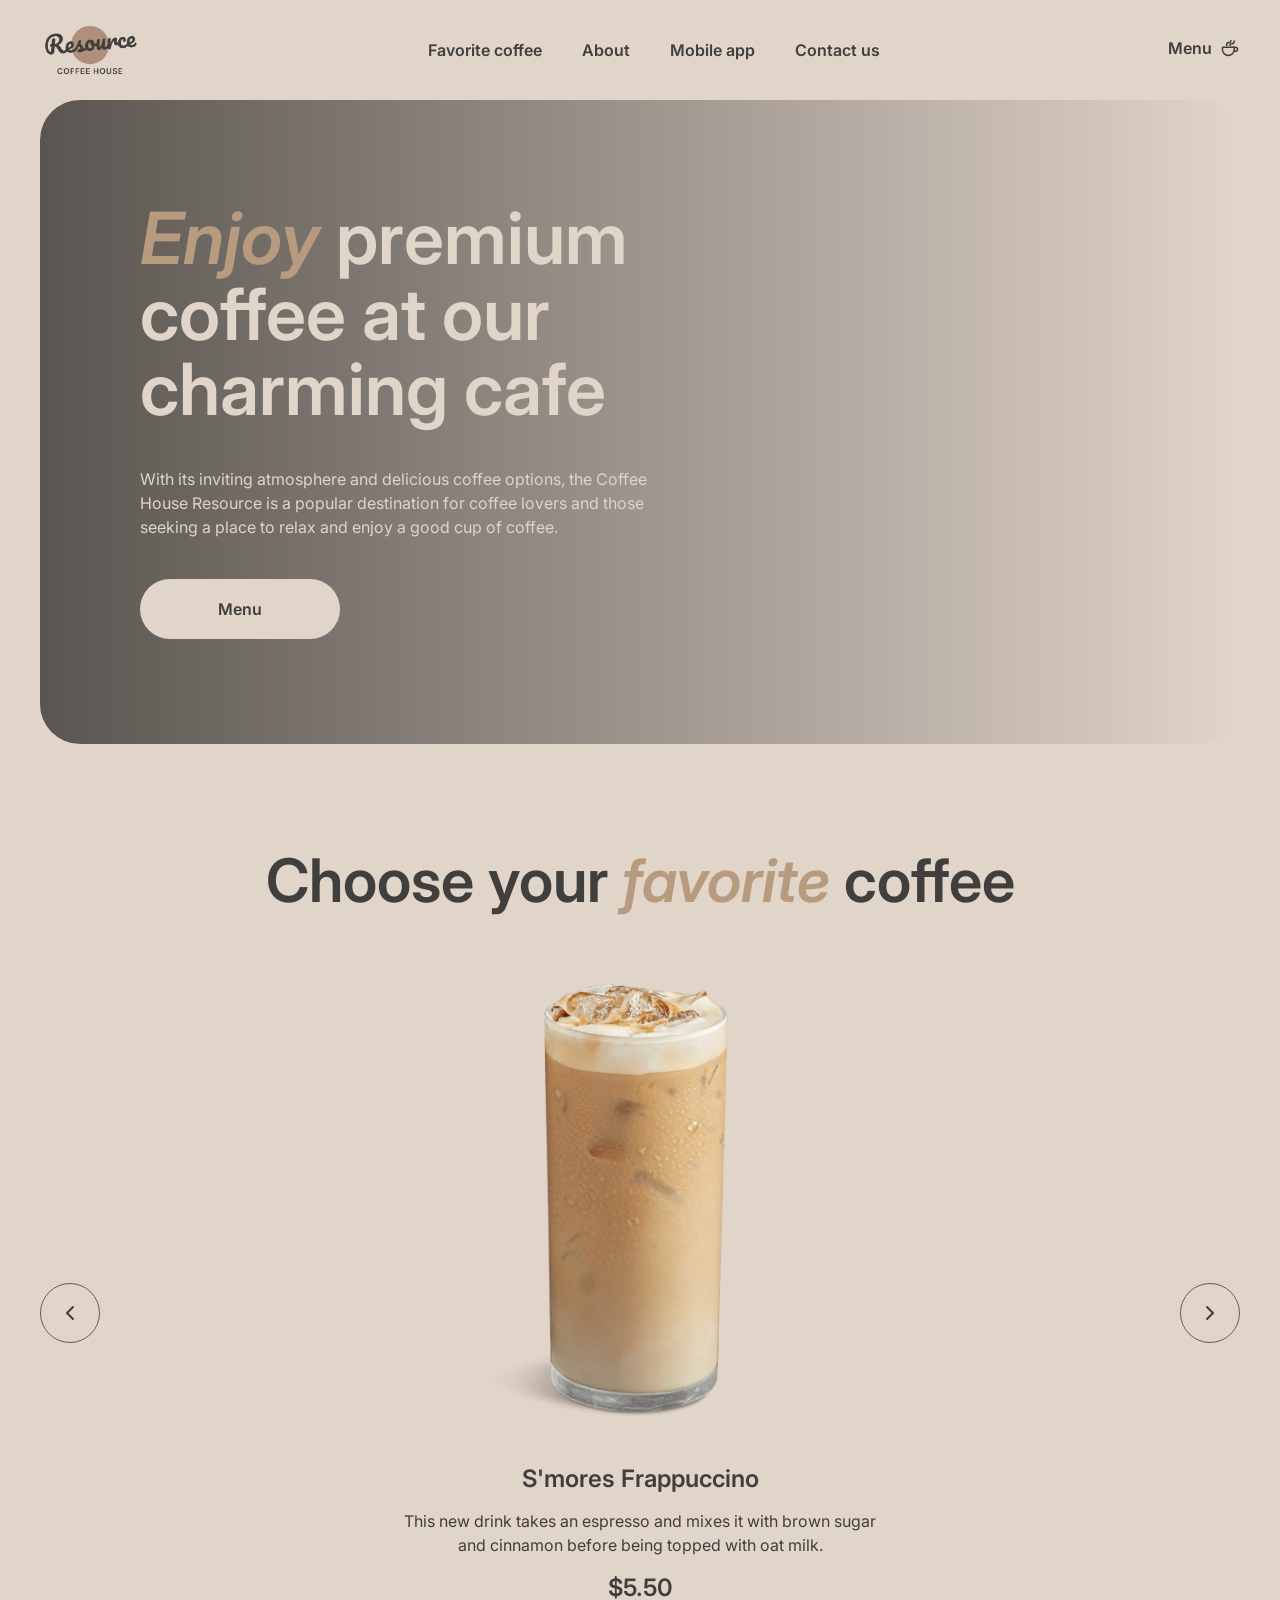
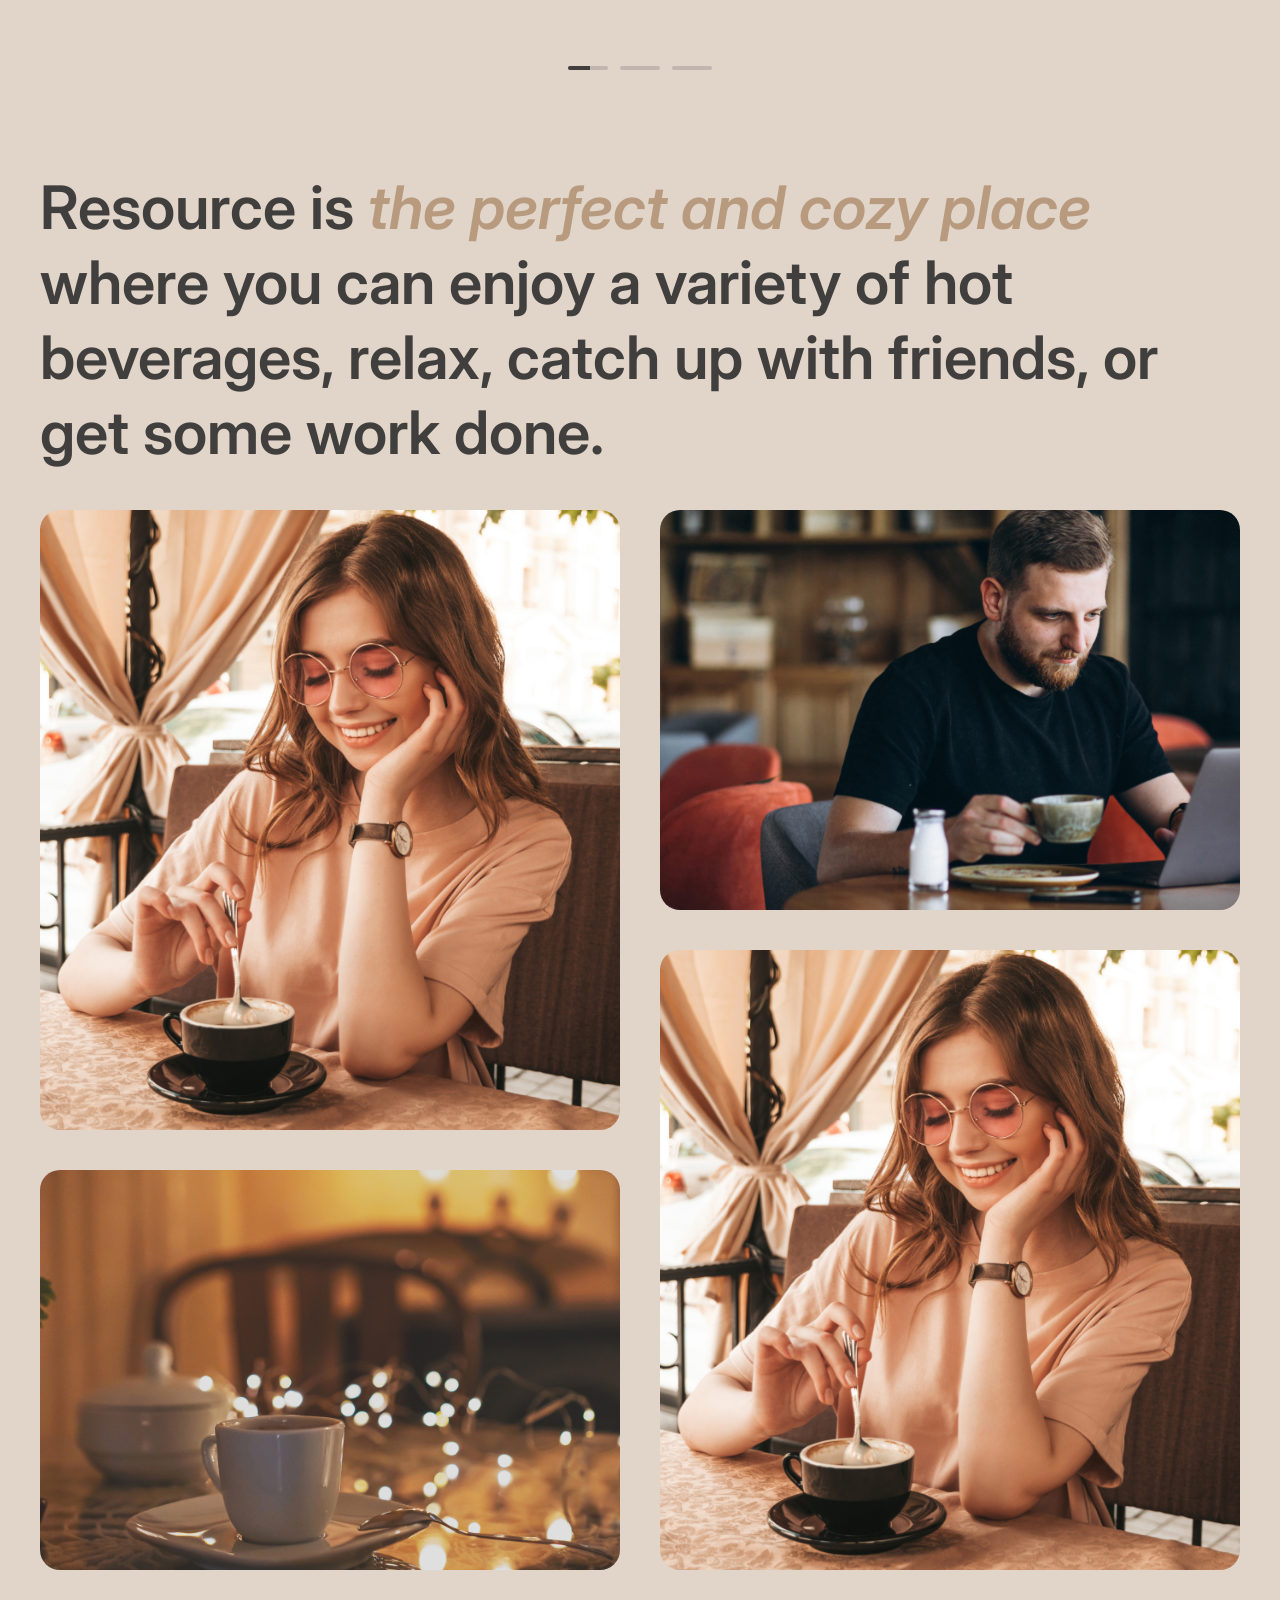
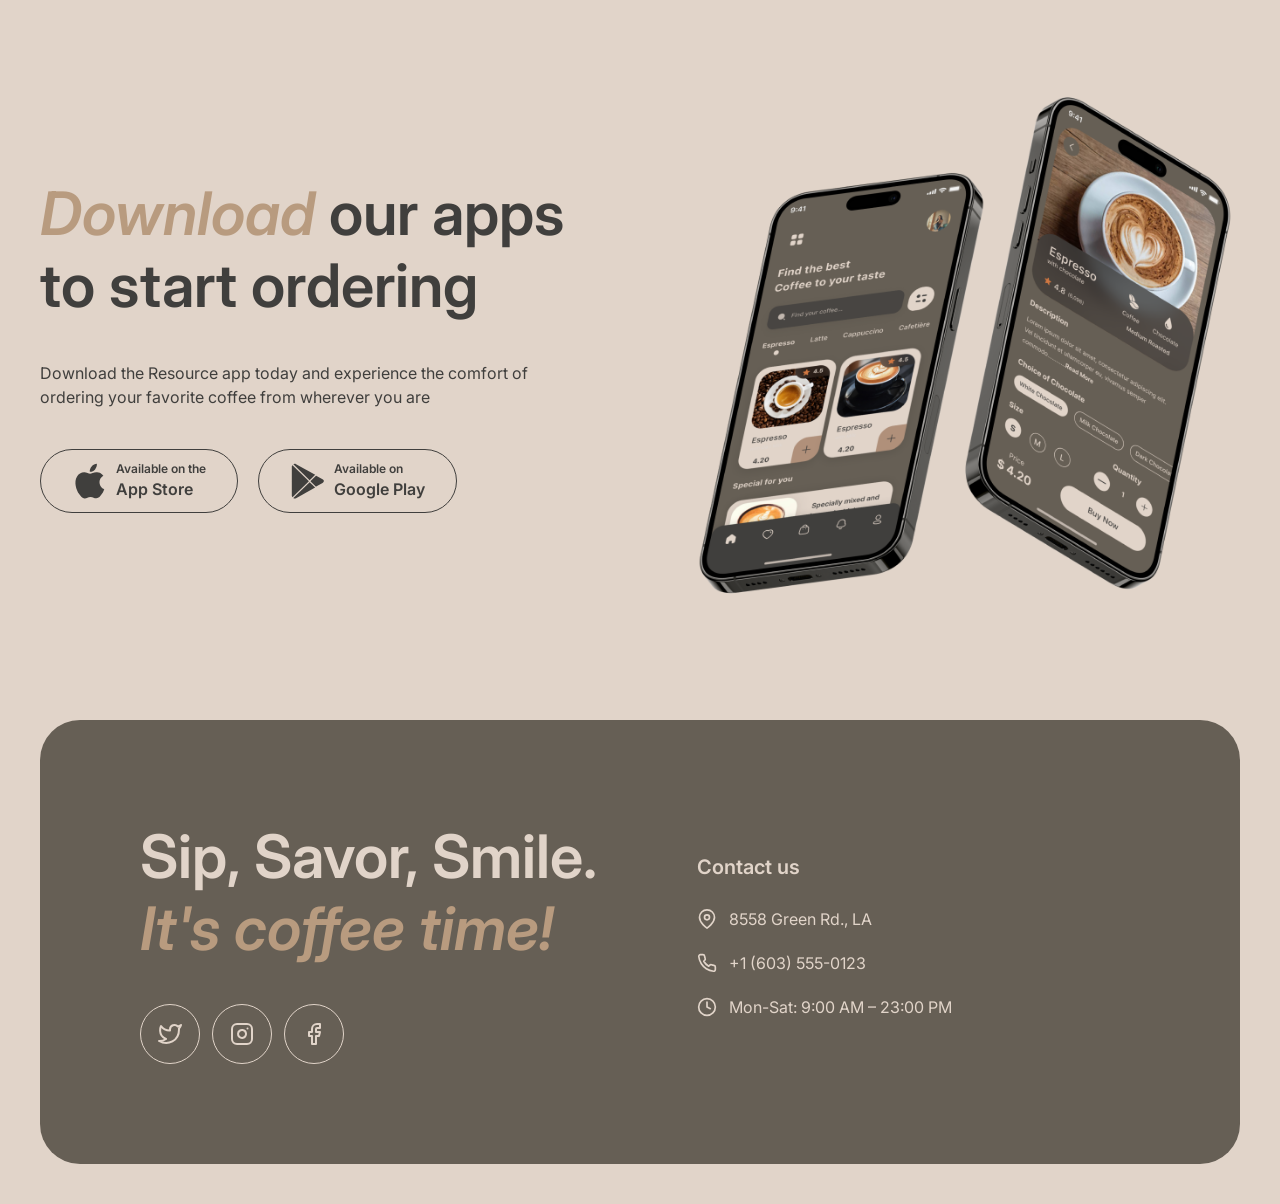
==== commit 7466c512: "feat: add menu page with working tabs functionality, grid, and 50% working modal , have to do repson" ====
--- a/index.html
+++ b/index.html
@@ -72,7 +72,6 @@
           <div class="menu-icon" id="menuIcon">
             <span></span>
             <span></span>
-            <span></span>
           </div>
         </div>
       </div>
--- a/style.css
+++ b/style.css
@@ -102,37 +102,44 @@
 .nav-link a:hover::after {
   transform: translateX(-50%) scaleX(1);
 }
-
 .menu-icon {
   display: none;
-  flex-direction: column;
-  gap: 6px;
+  justify-content: center;
+  align-items: center;
   cursor: pointer;
   width: 32px;
   height: 32px;
-  justify-content: center;
-  align-items: center;
+  border: 1px solid #403f3d;
+  border-radius: 50%;
+  position: relative;
 }
 
 .menu-icon span {
-  display: block;
-  width: 24px;
-  height: 2px;
-  line-height: 1.5;
+  position: absolute;
+  width: 16px;
+  height: 1px;
   background-color: #403f3d;
+  border-radius: 2px;
   transition: all 0.3s ease;
 }
 
+.menu-icon span:nth-child(1) {
+  top: 11px; /* move up */
+}
+
+.menu-icon span:nth-child(2) {
+  bottom: 11px;
+}
+
 .menu-icon.active span:nth-child(1) {
-  transform: rotate(45deg) translate(6px, 6px);
+  top: 50%;
+  transform: translateY(-50%) rotate(45deg);
 }
 
 .menu-icon.active span:nth-child(2) {
-  opacity: 0;
-}
-
-.menu-icon.active span:nth-child(3) {
-  transform: rotate(-45deg) translate(6px, -6px);
+  /* bottom: auto; */
+  top: 50%;
+  transform: translateY(-50%) rotate(-45deg);
 }
 
 /* headeri chans sworad? */
@@ -143,7 +150,6 @@
   width: 100%;
   height: calc(100vh - 72px);
   background-color: #e1d4c9;
-  background-color: red;
   transition: right 0.4s ease;
   z-index: 99;
   display: flex;
@@ -442,7 +448,6 @@
   display: grid;
   gap: 40px;
   height: 1060px;
-  /* max-width: 1360px; */
   grid-template-columns: repeat(6, 1fr);
   grid-template-rows: repeat(5, 1fr);
 }
@@ -620,7 +625,6 @@
   display: flex;
   margin-top: 35px;
   flex-direction: column;
-  /* align-items: center; */
   justify-content: center;
   gap: 20px;
 }
@@ -705,7 +709,7 @@
   }
 }
 
-@media (max-width: 768px) {
+@media (max-width: 769px) {
   .container {
     padding: 0 16px;
   }
@@ -794,7 +798,7 @@
   }
 
   .app-content {
-    flex-direction: column-reverse;
+    flex-direction: column;
     gap: 40px;
   }
 
@@ -808,7 +812,7 @@
   }
 
   .app-buttons {
-    flex-direction: column;
+    flex-direction: row;
     gap: 16px;
   }
 
@@ -818,7 +822,7 @@
   }
 
   .footer-content {
-    flex-direction: column;
+    grid-template-columns: 1fr;
     gap: 40px;
   }
 
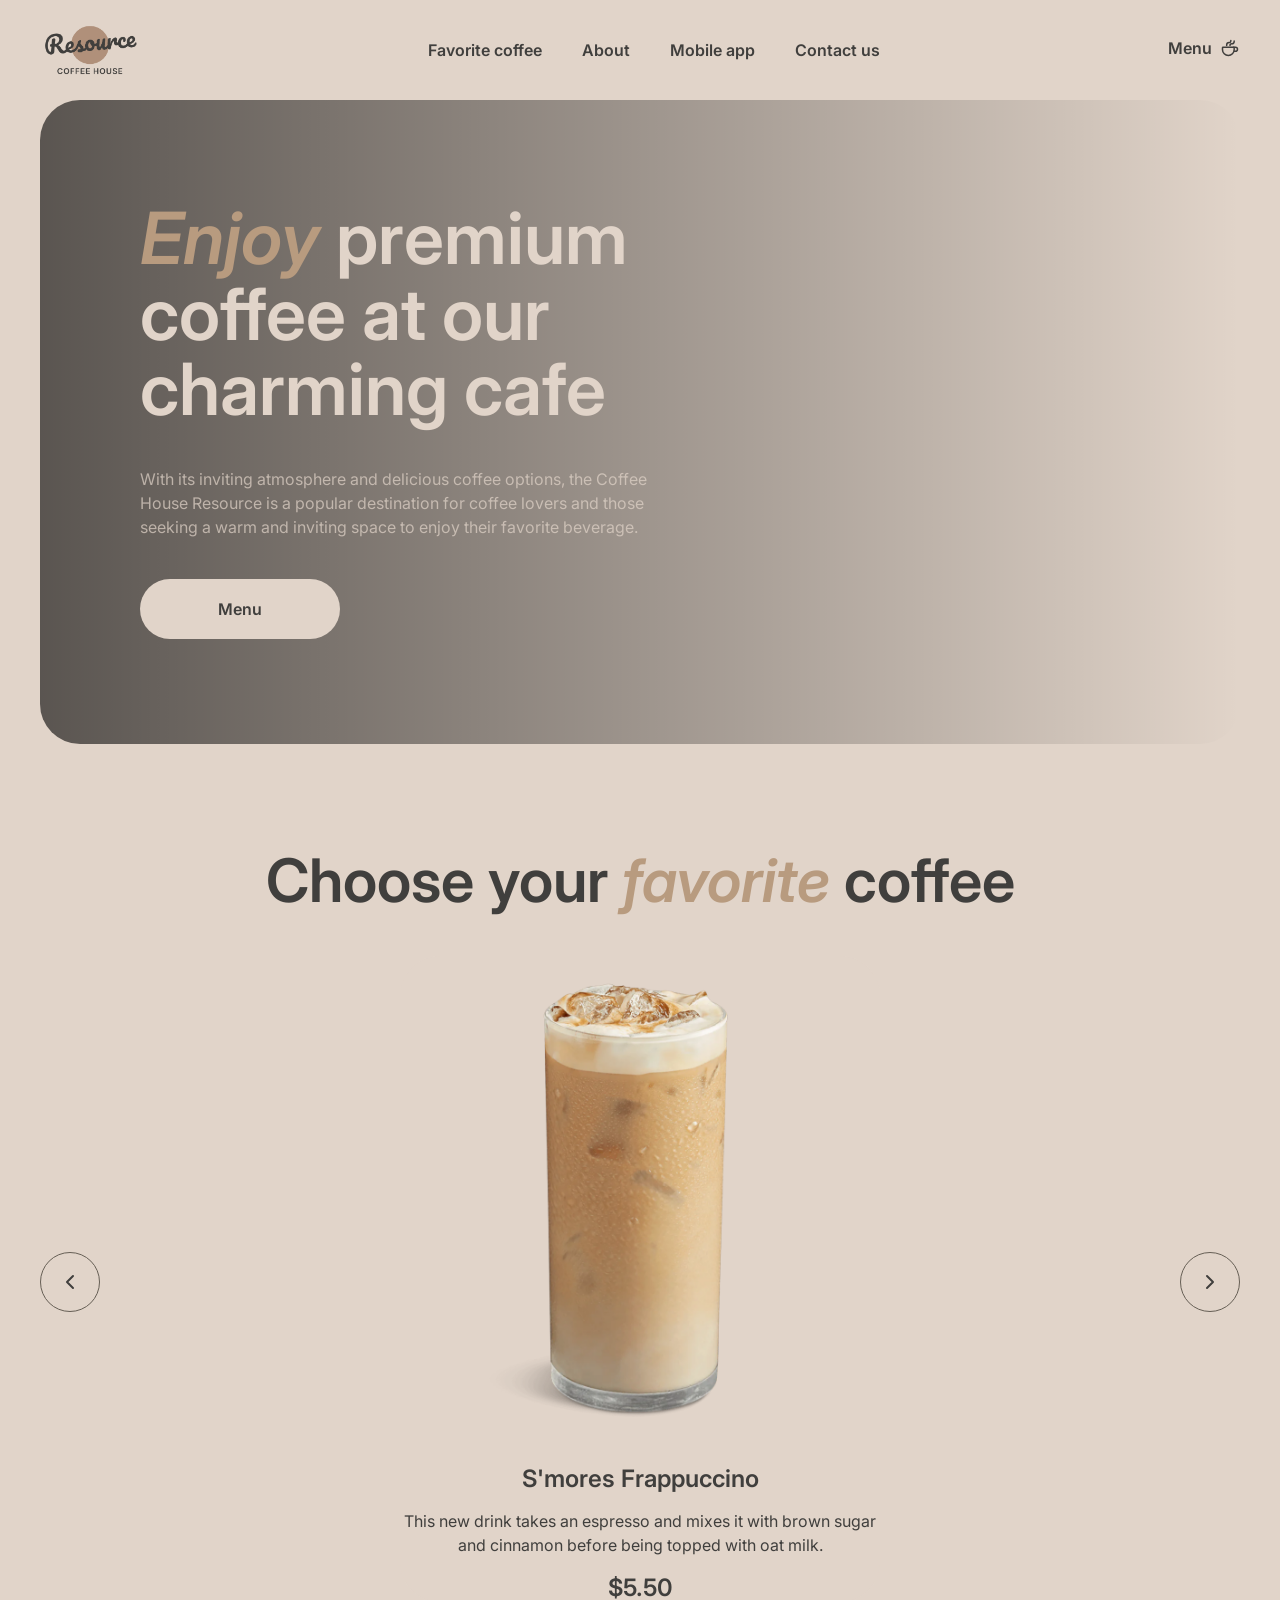
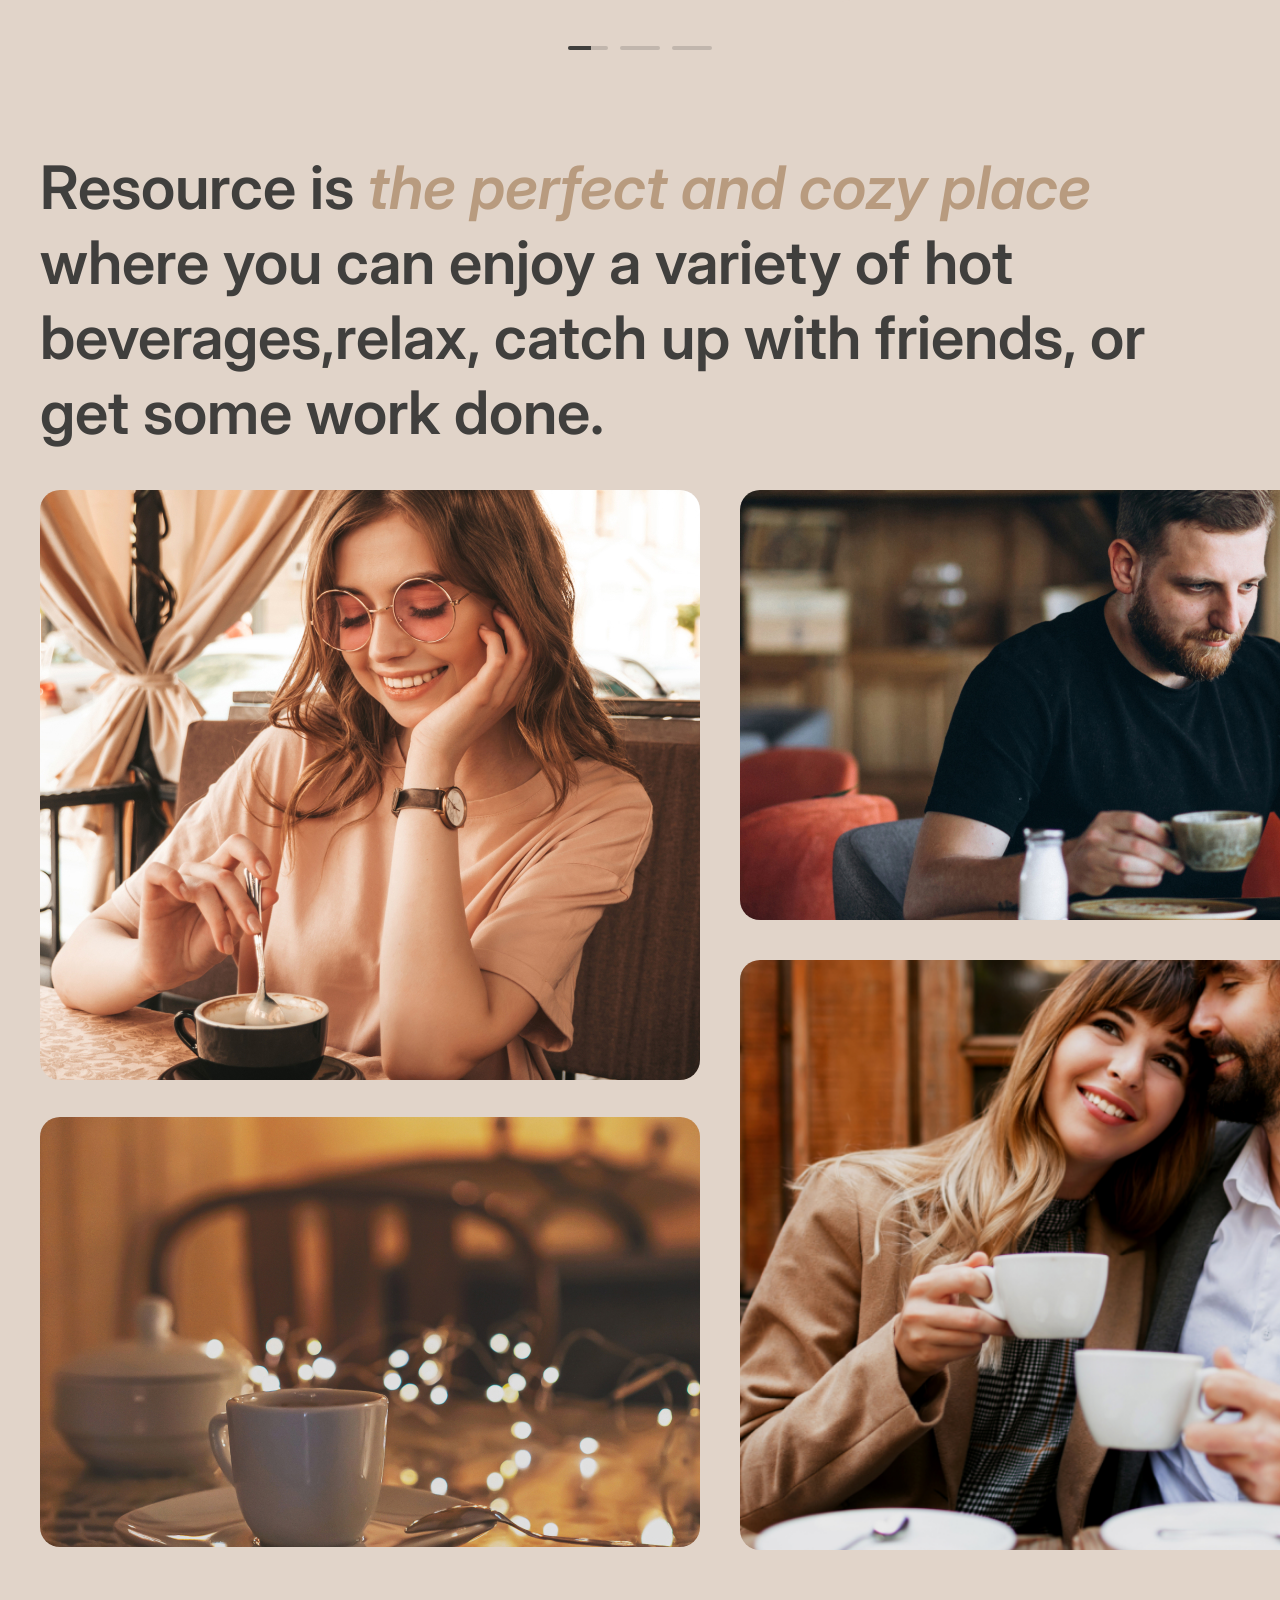
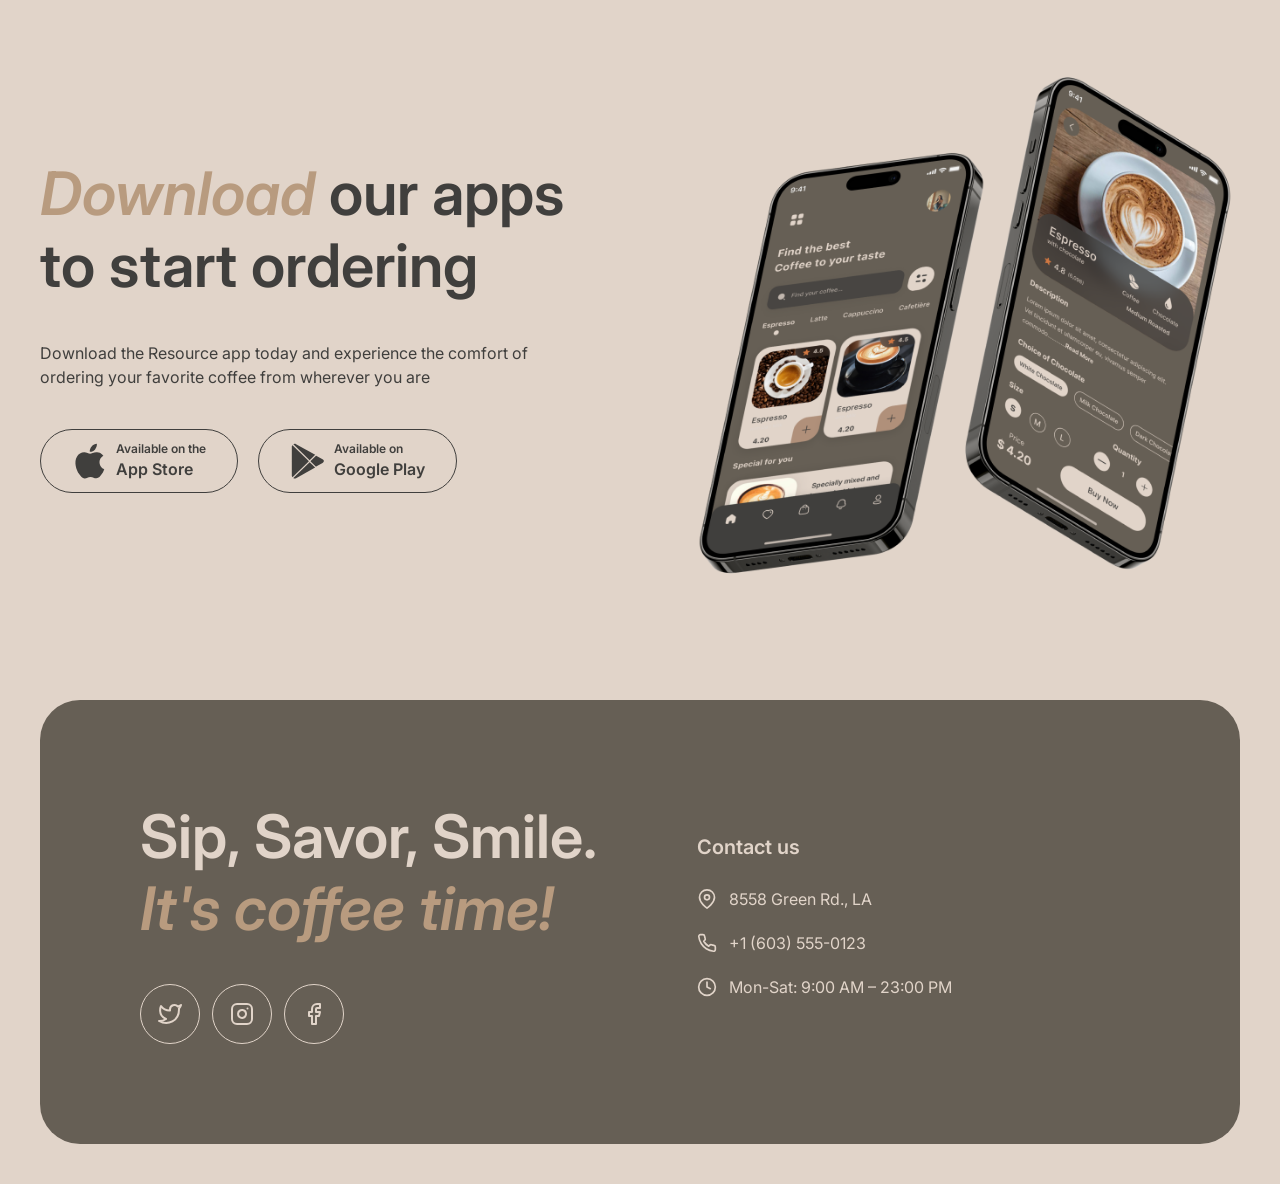
==== commit 6df0fd06: "fix: change some styles for responsivness on 1440px and 768px on both pages." ====
--- a/index.html
+++ b/index.html
@@ -82,6 +82,45 @@
       <a href="#about">About</a>
       <a href="menu.html">Mobile app</a>
       <a href="#contact">Contact us</a>
+      <a href="#menu">
+        <span>Menu</span>
+        <svg
+          xmlns="http://www.w3.org/2000/svg"
+          width="20"
+          height="20"
+          viewBox="0 0 20 20"
+          fill="none"
+        >
+          <path
+            d="M14.167 9.76667V11.6667C14.167 14.8883 11.5553 17.5 8.33366 17.5C5.112 17.5 2.50033 14.8883 2.50033 11.6667V9.76667C2.50033 9.4353 2.76896 9.16667 3.10033 9.16667H13.567C13.8984 9.16667 14.167 9.4353 14.167 9.76667Z"
+            stroke="#403F3D"
+            stroke-width="1.5"
+            stroke-linecap="round"
+            stroke-linejoin="round"
+          />
+          <path
+            d="M10.0003 7.50008C10.0003 6.66675 10.5956 5.83341 11.786 5.83341C13.101 5.83341 14.167 4.76743 14.167 3.45246V2.91675"
+            stroke="#403F3D"
+            stroke-width="1.5"
+            stroke-linecap="round"
+            stroke-linejoin="round"
+          />
+          <path
+            d="M6.66634 7.5V7.08333C6.66634 5.70262 7.78563 4.58333 9.16634 4.58333C10.0868 4.58333 10.833 3.83714 10.833 2.91667V2.5"
+            stroke="#403F3D"
+            stroke-width="1.5"
+            stroke-linecap="round"
+            stroke-linejoin="round"
+          />
+          <path
+            d="M13.333 9.16675H15.4163C16.5669 9.16675 17.4997 10.0995 17.4997 11.2501C17.4997 12.4007 16.5669 13.3334 15.4163 13.3334H14.1663"
+            stroke="#403F3D"
+            stroke-width="1.5"
+            stroke-linecap="round"
+            stroke-linejoin="round"
+          />
+        </svg>
+      </a>
     </div>
 
     <main>
@@ -99,7 +138,8 @@
             <p>
               With its inviting atmosphere and delicious coffee options, the
               Coffee House Resource is a popular destination for coffee lovers
-              and those seeking a place to relax and enjoy a good cup of coffee.
+              and those seeking a warm and inviting space to enjoy their
+              favorite beverage.
             </p>
             <a href="menu.html" class="btn">
               Menu
@@ -226,7 +266,7 @@
           <h2>
             Resource is
             <span class="italic">the perfect and cozy place</span>
-            where you can enjoy a variety of hot beverages, relax, catch up with
+            where you can enjoy a variety of hot beverages,relax, catch up with
             friends, or get some work done.
           </h2>
           <div class="about-gallery parent">
@@ -240,7 +280,7 @@
               <img src="./assets/about-3.jpg" alt="Cozy atmosphere" />
             </div>
             <div class="div4">
-              <img src="./assets/about-1.jpg" alt="Friends gathering" />
+              <img src="./assets/about-4.png" alt="Friends gathering" />
             </div>
           </div>
         </section>
--- a/style.css
+++ b/style.css
@@ -347,7 +347,7 @@
 
 .carousel-controls {
   position: absolute;
-  top: 50%;
+  top: 47%;
   left: 0;
   right: 0;
   display: flex;
@@ -388,7 +388,7 @@
   display: flex;
   gap: 12px;
   justify-content: center;
-  margin-top: 20px;
+  /* margin-top: 20px; */
 }
 
 .progress-bar {
@@ -435,6 +435,7 @@
   height: 100%;
   object-fit: cover;
   transition: transform 0.3s ease;
+  transform: scale(1.1);
 }
 .about-gallery div {
   position: relative;
@@ -442,27 +443,33 @@
   border-radius: 20px;
 }
 .about-gallery img:hover {
-  transform: scale(1.1);
+  transform: scale(1);
 }
 .parent {
   display: grid;
   gap: 40px;
   height: 1060px;
+  width: 1360px;
   grid-template-columns: repeat(6, 1fr);
   grid-template-rows: repeat(5, 1fr);
 }
 
 .div1 {
   grid-area: 1 / 1 / 4 / 4;
+  height: 590px;
 }
 .div2 {
   grid-area: 4 / 1 / 6 / 4;
+  height: 430px;
+  margin-top: -53px;
 }
 .div3 {
   grid-area: 1 / 4 / 3 / 7;
+  height: 430px;
 }
 .div4 {
   grid-area: 3 / 4 / 6 / 7;
+  height: 590px;
 }
 
 .mobile-app {
@@ -669,7 +676,10 @@
   stroke: currentColor;
   flex-shrink: 0;
 }
-
+.burger-menu a svg {
+  width: 32px;
+  height: 32px;
+}
 @media (max-width: 1024px) {
   .container {
     padding: 0 32px;
@@ -695,11 +705,6 @@
     gap: 60px;
   }
 
-  .parent {
-    height: 800px;
-    gap: 32px;
-  }
-
   footer {
     padding: 60px 80px;
   }
@@ -708,10 +713,31 @@
     gap: 60px;
   }
 }
-
+.hero-content p {
+  opacity: 0.7;
+}
 @media (max-width: 769px) {
   .container {
-    padding: 0 16px;
+    padding: 0 40px;
+  }
+  .menu-icon {
+    width: 44px;
+    height: 44px;
+  }
+  .menu-icon span {
+    width: 16px;
+    height: 1px;
+    background-color: #403f3d;
+    border-radius: 2px;
+    transition: all 0.3s ease;
+  }
+
+  .menu-icon span:nth-child(1) {
+    top: 16px;
+  }
+
+  .menu-icon span:nth-child(2) {
+    bottom: 16px;
   }
 
   header {
@@ -731,17 +757,21 @@
   }
 
   .hero {
-    height: 480px;
-    margin-bottom: 80px;
-    padding: 60px 32px;
+    height: 644px;
+    /* margin-bottom: 80px; */
+    padding: 100px 60px;
   }
 
   .hero h1 {
-    font-size: 42px;
+    font-size: 72px;
   }
 
   .btn {
-    padding: 16px 64px;
+    padding: 20px 64px;
+  }
+  .btn .icon {
+    left: 55%;
+    transform: translateX(-50%);
   }
 
   .btn:hover {
@@ -751,16 +781,21 @@
 
   .favorites {
     margin-bottom: 80px;
+    width: 874px;
+    width: 688px;
   }
 
   .favorites h2 {
-    font-size: 42px;
+    font-size: 64px;
     margin-bottom: 32px;
-  }
-
+    width: 688px;
+  }
+  .carousel-item {
+    width: 688px;
+  }
   .carousel-arrow {
-    width: 48px;
-    height: 48px;
+    width: 60px;
+    height: 60px;
   }
 
   .carousel-arrow svg {
@@ -769,32 +804,39 @@
   }
 
   .about {
-    margin-bottom: 80px;
+    height: 1710px;
   }
 
   .about h2 {
-    font-size: 42px;
-    margin-bottom: 32px;
+    font-size: 60px;
   }
 
   .parent {
-    display: grid;
-    grid-template-columns: 1fr 1fr;
-    grid-template-rows: auto;
-    height: auto;
-    gap: 16px;
-  }
-
-  .div1,
+    /* grid-template-columns: 1fr;
+    grid-template-rows: 1fr; */
+    /* gap: 40px; */
+    display: flex;
+    flex-direction: column;
+    height: 1220px;
+    width: 688px;
+  }
+
+  .div1 {
+    /* grid-area: 3 / 1 / 3 / 7; */
+    width: 690px;
+  }
+  .div4 {
+    /* grid-area: 4 / 1 / 5 / -1; */
+    width: 690px;
+  }
   .div2,
-  .div3,
-  .div4 {
-    grid-area: auto;
-    aspect-ratio: 1;
+  .div3 {
+    display: none;
   }
 
   .mobile-app {
     margin-bottom: 80px;
+    height: 1072px;
   }
 
   .app-content {
@@ -803,10 +845,14 @@
   }
 
   .app-text h2 {
-    font-size: 42px;
-    margin-bottom: 32px;
-  }
-
+    font-size: 60px;
+    margin-bottom: 36px;
+    height: 150px;
+    letter-spacing: 0.3px;
+  }
+  .app-images {
+    margin-top: 60px;
+  }
   .app-text p {
     margin-bottom: 32px;
   }
@@ -817,22 +863,26 @@
   }
 
   footer {
-    padding: 60px 32px;
+    padding: 100px 60px;
     margin-bottom: 16px;
+    height: 736px;
   }
 
   .footer-content {
-    grid-template-columns: 1fr;
-    gap: 40px;
+    display: flex;
+    flex-direction: column;
+    gap: 100px;
   }
 
   .footer-info h3 {
-    font-size: 42px;
-    margin-bottom: 32px;
+    font-size: 62px;
+    margin-bottom: 36px;
   }
 
   .footer-contact {
-    gap: 16px;
+    gap: 24px;
+    font-size: 18px;
+    margin-top: 10px;
   }
 }
 
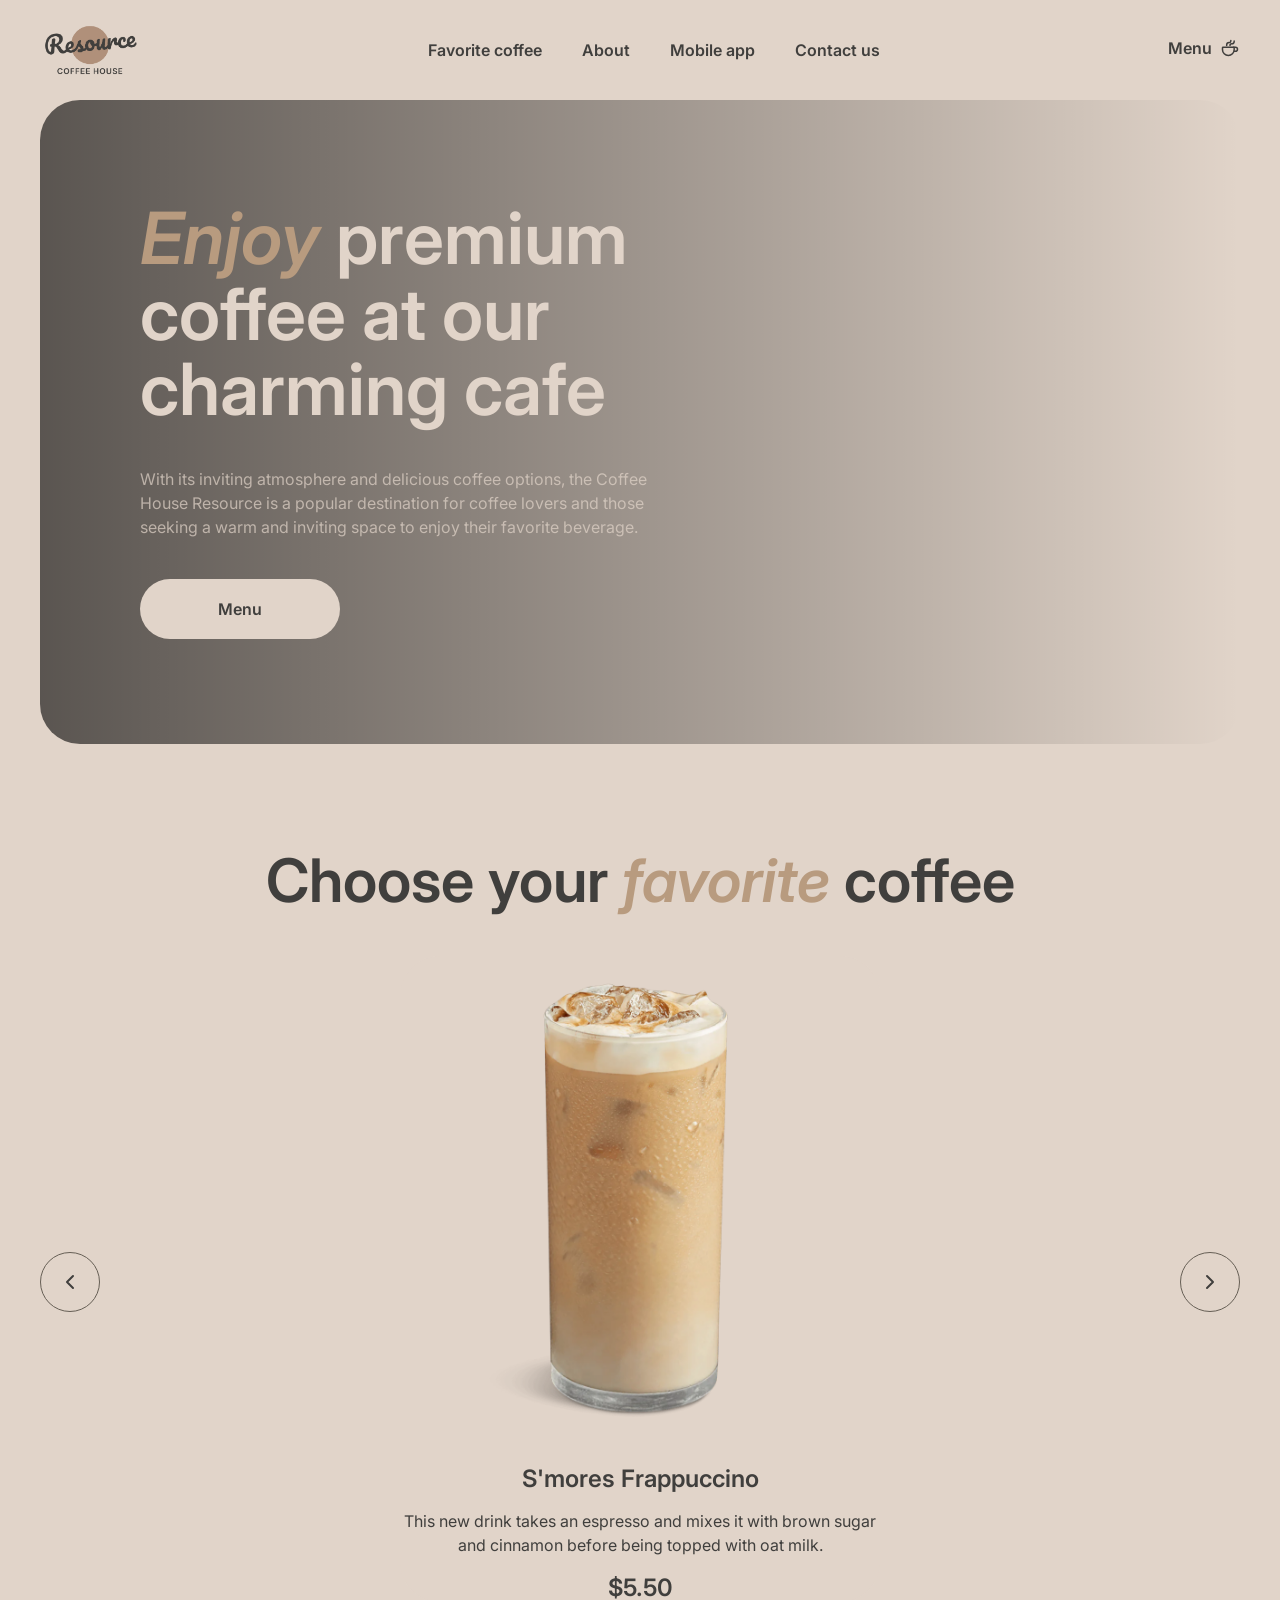
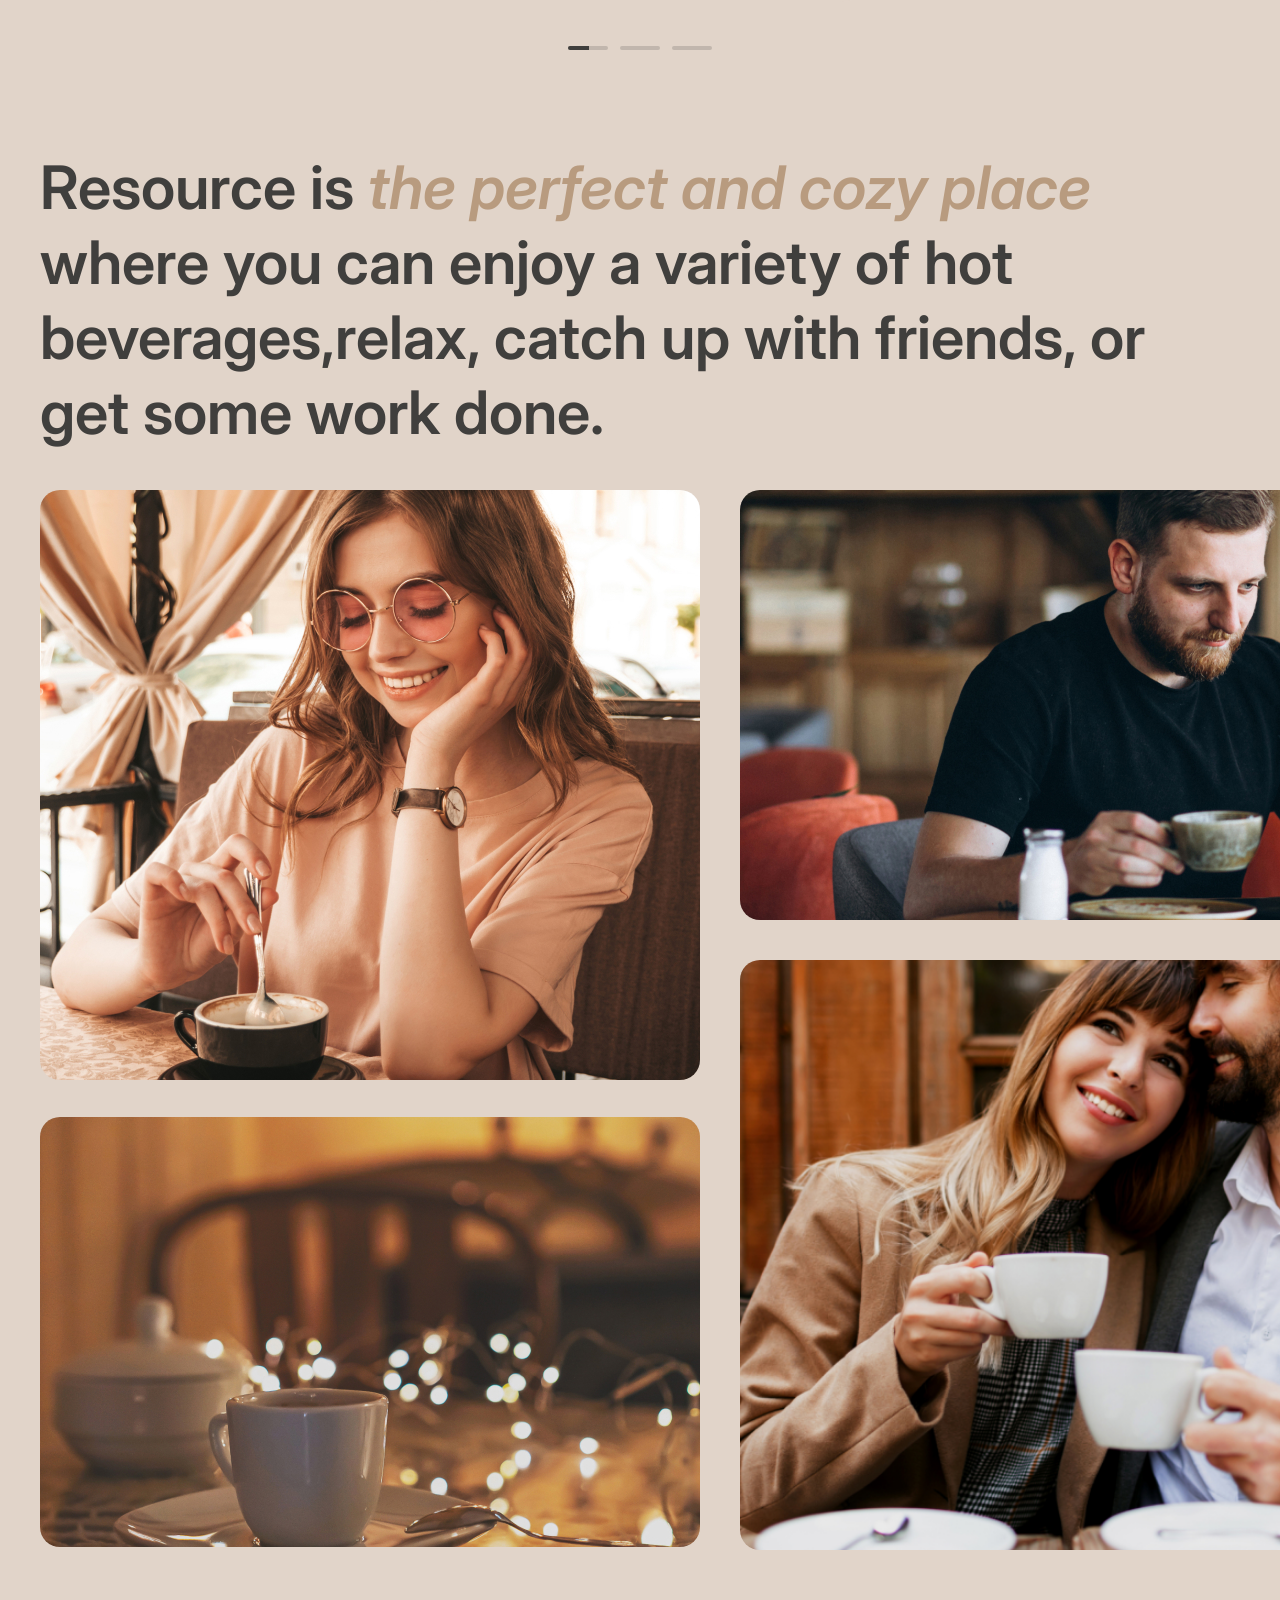
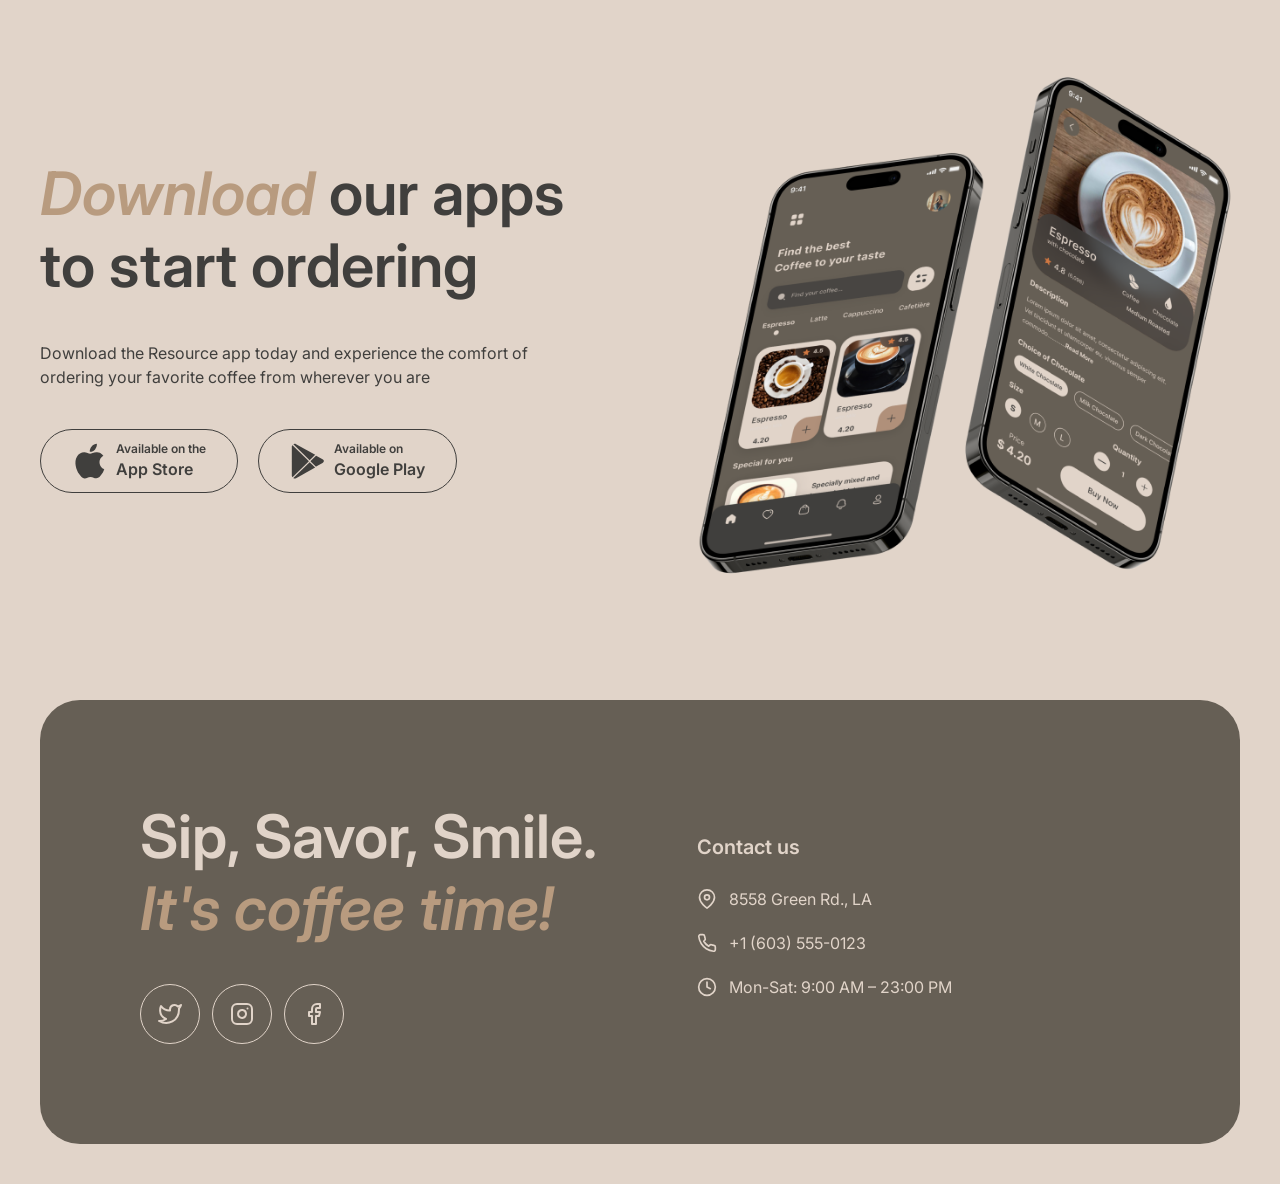
==== commit 66e8ba10: "fix: changed querries because of bug" ====
--- a/index.html
+++ b/index.html
@@ -4,10 +4,11 @@
     <meta charset="UTF-8" />
     <meta name="viewport" content="width=device-width, initial-scale=1.0" />
     <title>Coffee House</title>
-    <link rel="icon" type="image/png" href="./images/favicon.png" />
+    <link rel="icon" type="image/png" href="./assets/penguin.png" />
     <link rel="preconnect" href="https://fonts.googleapis.com" />
     <link rel="preconnect" href="https://fonts.gstatic.com" crossorigin />
     <link rel="stylesheet" href="style.css" />
+
     <link
       href="https://fonts.googleapis.com/css2?family=Inter:wght@400;500;600;700&display=swap"
       rel="stylesheet"
@@ -18,13 +19,13 @@
       <div class="container">
         <div class="header-content">
           <a href="index.html" class="logo">
-            <img src="./assets/logo.png" alt="Coffee House Logo" />
+            <img src="../assets/logo.png" alt="Coffee House Logo" />
           </a>
           <nav class="navigation">
             <ul class="nav-links">
               <li class="nav-link"><a href="#enjoy">Favorite coffee</a></li>
               <li class="nav-link"><a href="#about">About</a></li>
-              <li class="nav-link"><a href="menu.html">Mobile app</a></li>
+              <li class="nav-link"><a href="#mobile-app">Mobile app</a></li>
               <li class="nav-link"><a href="#contact">Contact us</a></li>
             </ul>
           </nav>
@@ -80,7 +81,7 @@
     <div class="burger-menu" id="burgerMenu">
       <a href="#enjoy">Favorite coffee</a>
       <a href="#about">About</a>
-      <a href="menu.html">Mobile app</a>
+      <a href="#mobile-app">Mobile app</a>
       <a href="#contact">Contact us</a>
       <a href="#menu">
         <span>Menu</span>
@@ -141,7 +142,7 @@
               and those seeking a warm and inviting space to enjoy their
               favorite beverage.
             </p>
-            <a href="menu.html" class="btn">
+            <a href="menu.html" id="menuLink" class="btn">
               Menu
               <svg
                 class="icon"
@@ -285,7 +286,7 @@
           </div>
         </section>
 
-        <section class="mobile-app">
+        <section class="mobile-app" id="mobile-app">
           <div class="app-content">
             <div class="app-text">
               <h2>
@@ -480,130 +481,7 @@
         </footer>
       </div>
     </main>
-
-    <script>
-      const menuIcon = document.getElementById("menuIcon");
-      const burgerMenu = document.getElementById("burgerMenu");
-      const burgerLinks = burgerMenu.querySelectorAll("a");
-
-      menuIcon.addEventListener("click", () => {
-        menuIcon.classList.toggle("active");
-        burgerMenu.classList.toggle("active");
-      });
-
-      burgerLinks.forEach((link) => {
-        link.addEventListener("click", () => {
-          menuIcon.classList.remove("active");
-          burgerMenu.classList.remove("active");
-        });
-      });
-
-      document.querySelectorAll('a[href^="#"]').forEach((anchor) => {
-        anchor.addEventListener("click", function (e) {
-          e.preventDefault();
-          const target = document.querySelector(this.getAttribute("href"));
-          if (target) {
-            target.scrollIntoView({ behavior: "smooth" });
-          }
-        });
-      });
-
-      const carousel = document.getElementById("carousel");
-      const prevBtn = document.getElementById("prevBtn");
-      const nextBtn = document.getElementById("nextBtn");
-      const progressBars = document.querySelectorAll(".progress-fill");
-      let currentIndex = 0;
-      const totalSlides = 3;
-      let autoplayInterval;
-      let progressInterval;
-      let isPaused = false;
-
-      function updateCarousel() {
-        carousel.style.transform = `translateX(-${currentIndex * 100}%)`;
-        updateProgressBars();
-      }
-
-      function updateProgressBars() {
-        progressBars.forEach((bar, index) => {
-          if (index === currentIndex) {
-            bar.style.width = "0%";
-          } else if (index < currentIndex) {
-            bar.style.width = "100%";
-          } else {
-            bar.style.width = "0%";
-          }
-        });
-      }
-
-      function startProgress() {
-        let progress = 0;
-        progressInterval = setInterval(() => {
-          if (!isPaused) {
-            progress += 1;
-            progressBars[currentIndex].style.width = `${progress}%`;
-            if (progress >= 100) {
-              nextSlide();
-            }
-          }
-        }, 50);
-      }
-
-      function nextSlide() {
-        clearInterval(progressInterval);
-        currentIndex = (currentIndex + 1) % totalSlides;
-        updateCarousel();
-        startProgress();
-      }
-
-      function prevSlide() {
-        clearInterval(progressInterval);
-        currentIndex = (currentIndex - 1 + totalSlides) % totalSlides;
-        updateCarousel();
-        startProgress();
-      }
-
-      nextBtn.addEventListener("click", nextSlide);
-      prevBtn.addEventListener("click", prevSlide);
-
-      carousel.addEventListener("mouseenter", () => {
-        isPaused = true;
-      });
-
-      carousel.addEventListener("mouseleave", () => {
-        isPaused = false;
-      });
-
-      let touchStartX = 0;
-      let touchEndX = 0;
-
-      carousel.addEventListener("touchstart", (e) => {
-        touchStartX = e.changedTouches[0].screenX;
-        isPaused = true;
-      });
-
-      carousel.addEventListener("touchend", (e) => {
-        touchEndX = e.changedTouches[0].screenX;
-        handleSwipe();
-        isPaused = false;
-      });
-
-      function handleSwipe() {
-        if (touchEndX < touchStartX - 50) {
-          nextSlide();
-        }
-        if (touchEndX > touchStartX + 50) {
-          prevSlide();
-        }
-      }
-
-      startProgress();
-
-      window.addEventListener("resize", () => {
-        if (window.innerWidth > 768) {
-          menuIcon.classList.remove("active");
-          burgerMenu.classList.remove("active");
-        }
-      });
-    </script>
+    <script src="home.js"></script>
+    <script src="script.js"></script>
   </body>
 </html>
--- a/style.css
+++ b/style.css
@@ -259,7 +259,7 @@
   opacity: 0;
   transition: all 0.3s ease;
   transform: translateX(-50%);
-  pointer-events: none;
+  /* pointer-events: none; */
 }
 
 .btn:hover {
@@ -680,7 +680,7 @@
   width: 32px;
   height: 32px;
 }
-@media (max-width: 1024px) {
+/* @media (max-width: 1024px) {
   .container {
     padding: 0 32px;
   }
@@ -712,10 +712,99 @@
   .footer-content {
     gap: 60px;
   }
-}
+} */
 .hero-content p {
   opacity: 0.7;
 }
+
+/* @media (max-width: 480px) {
+  .hero {
+    height: 400px;
+    padding: 40px 24px;
+  }
+
+  .hero h1 {
+    font-size: 32px;
+    margin-bottom: 24px;
+  }
+
+  .hero p {
+    font-size: 14px;
+    margin-bottom: 24px;
+  }
+
+  .btn {
+    padding: 14px 48px;
+    font-size: 14px;
+  }
+
+  .btn:hover {
+    padding-left: 40px;
+    padding-right: 60px;
+  }
+
+  .favorites h2,
+  .about h2,
+  .app-text h2,
+  .footer-info h3 {
+    font-size: 32px;
+  }
+
+  .coffee-card h3 {
+    font-size: 20px;
+  }
+
+  .coffee-card p {
+    font-size: 14px;
+  }
+
+  .coffee-card .price {
+    font-size: 20px;
+  }
+
+  .carousel-arrow {
+    width: 40px;
+    height: 40px;
+  }
+
+  .parent {
+    grid-template-columns: 1fr;
+  }
+
+  .app-text h2 {
+    font-size: 32px;
+  }
+
+  .app-text p {
+    font-size: 14px;
+  }
+
+  .app-btn {
+    padding: 10px 24px;
+  }
+
+  .social-icon {
+    width: 48px;
+    height: 48px;
+  }
+
+  .social-icon svg {
+    width: 20px;
+    height: 20px;
+  }
+
+  .footer-info h3 {
+    font-size: 32px;
+  }
+
+  .footer-contact h4 {
+    font-size: 18px;
+  }
+
+  .contact-item {
+    font-size: 14px;
+  }
+} */
 @media (max-width: 769px) {
   .container {
     padding: 0 40px;
@@ -885,110 +974,137 @@
     margin-top: 10px;
   }
 }
-
-@media (max-width: 480px) {
-  .hero {
-    height: 400px;
-    padding: 40px 24px;
-  }
-
-  .hero h1 {
-    font-size: 32px;
-    margin-bottom: 24px;
-  }
-
-  .hero p {
-    font-size: 14px;
-    margin-bottom: 24px;
-  }
-
-  .btn {
-    padding: 14px 48px;
-    font-size: 14px;
-  }
-
-  .btn:hover {
-    padding-left: 40px;
-    padding-right: 60px;
-  }
-
-  .favorites h2,
-  .about h2,
-  .app-text h2,
-  .footer-info h3 {
-    font-size: 32px;
-  }
-
-  .coffee-card h3 {
-    font-size: 20px;
-  }
-
-  .coffee-card p {
-    font-size: 14px;
-  }
-
-  .coffee-card .price {
-    font-size: 20px;
-  }
-
-  .carousel-arrow {
-    width: 40px;
-    height: 40px;
-  }
-
-  .parent {
-    grid-template-columns: 1fr;
-  }
-
-  .app-text h2 {
-    font-size: 32px;
-  }
-
-  .app-text p {
-    font-size: 14px;
-  }
-
-  .app-btn {
-    padding: 10px 24px;
-  }
-
-  .social-icon {
-    width: 48px;
-    height: 48px;
-  }
-
-  .social-icon svg {
-    width: 20px;
-    height: 20px;
-  }
-
-  .footer-info h3 {
-    font-size: 32px;
-  }
-
-  .footer-contact h4 {
-    font-size: 18px;
-  }
-
-  .contact-item {
-    font-size: 14px;
-  }
-}
-
 @media (max-width: 380px) {
   .hero {
-    padding: 32px 16px;
-    height: 360px;
-  }
-
-  .hero h1 {
-    font-size: 28px;
-  }
-
-  .favorites h2,
-  .about h2,
+    width: 348px;
+    height: 552px;
+    padding: 60px 16px;
+  }
+  .container {
+    padding: 0 16px;
+  }
+  .header {
+    padding: 16px auto;
+  }
+  .hero-content h1 {
+    margin-bottom: 40px;
+    font-weight: 600;
+    line-height: 1.15;
+    font-size: 42px;
+  }
+
+  .btn {
+    padding: 24px 90px 24px 64px;
+  }
+  .hero-content p {
+    font-size: 16px;
+    margin-bottom: 40px;
+  }
+  h1 {
+    font-size: 42px;
+    font-weight: 600;
+    line-height: 1.15;
+  }
+  h2 {
+    font-size: 32px;
+    font-weight: 600;
+    line-height: 1.25;
+  }
+  .favorites {
+    width: 348px;
+    h2 {
+      width: 100%;
+    }
+  }
+  .about h2 {
+    height: 320px;
+    width: 348px;
+  }
+
+  .carousel-item {
+    height: 576px;
+  }
+  .about {
+    height: 1580px;
+    width: 348px;
+  }
+  .about h2 {
+    font-size: 32px;
+    line-height: 1.25;
+    font-weight: 600;
+  }
+  .about-gallery {
+    width: 348px;
+    height: 1220px;
+    gap: 40px;
+  }
+
+  .about-gallery div {
+    width: 348px;
+    height: 100%;
+  }
+  .mobile-app {
+    height: 768px;
+    width: 348px;
+  }
   .app-text h2,
+  .app-text p {
+    margin-bottom: 40px;
+  }
+  .app-text h2 {
+    height: 80px;
+    font-size: 32px;
+  }
+  .app-content {
+    height: 768px;
+  }
+  .app-buttons {
+    width: 200px;
+    height: 148px;
+    flex-direction: column;
+    gap: 20px;
+  }
+  .app-images {
+    margin-top: 40px;
+  }
+  .app-btn {
+    padding: 14px 20px;
+  }
+  .mobile-app {
+    margin-bottom: 100px;
+  }
+  footer {
+    padding: 60px 16px;
+    height: 526px;
+  }
   .footer-info h3 {
-    font-size: 28px;
-  }
-}
+    margin-bottom: 40px;
+    font-size: 32px;
+    font-weight: 600;
+    line-height: 1.25;
+    width: 316px;
+  }
+  .social-icon {
+    width: 60px;
+    height: 60px;
+  }
+  .footer-content {
+    gap: 40px;
+  }
+  .footer-contact {
+    margin-top: 0;
+  }
+  .burger-menu {
+    padding-top: 84px;
+    justify-content: flex-start;
+  }
+
+  .burger-menu a:last-child {
+    padding-top: 40px;
+  }
+  .btn .icon {
+    opacity: 1;
+    left: 65%;
+    /* position: relative; */
+  }
+}
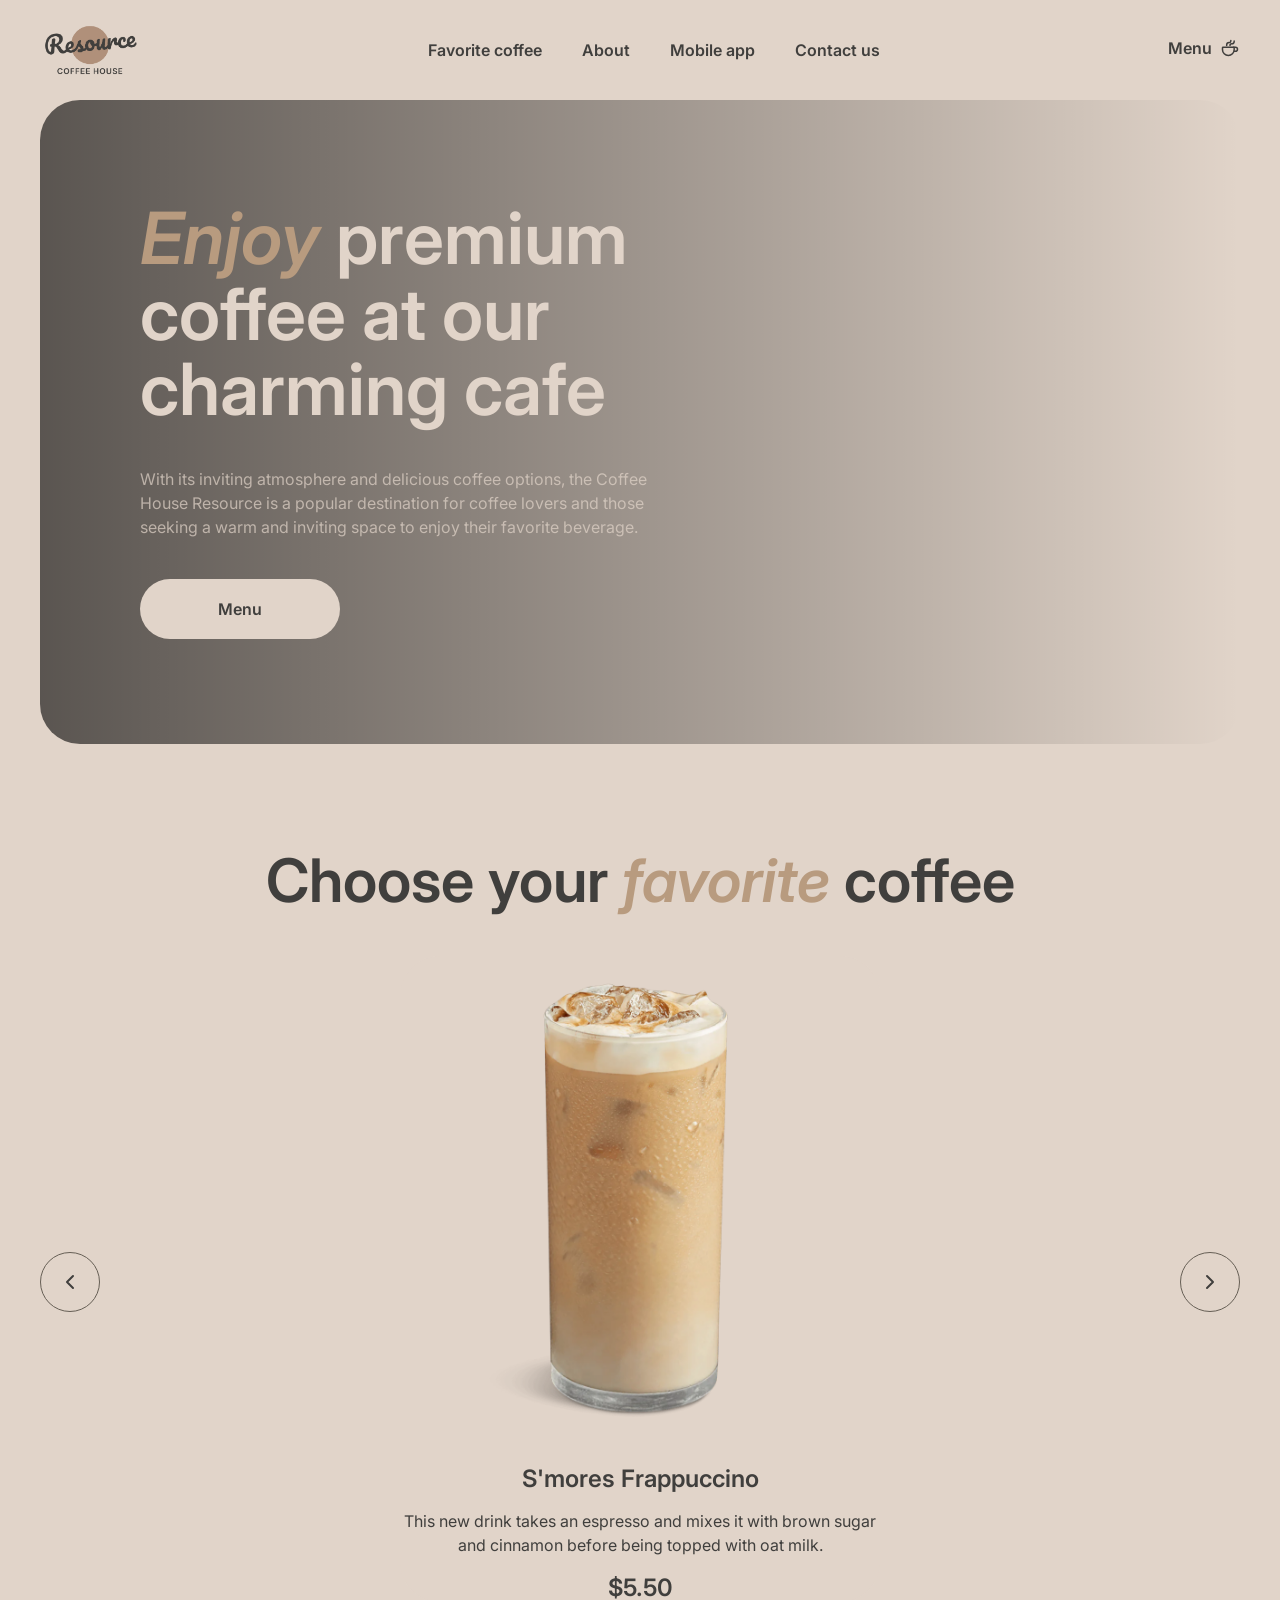
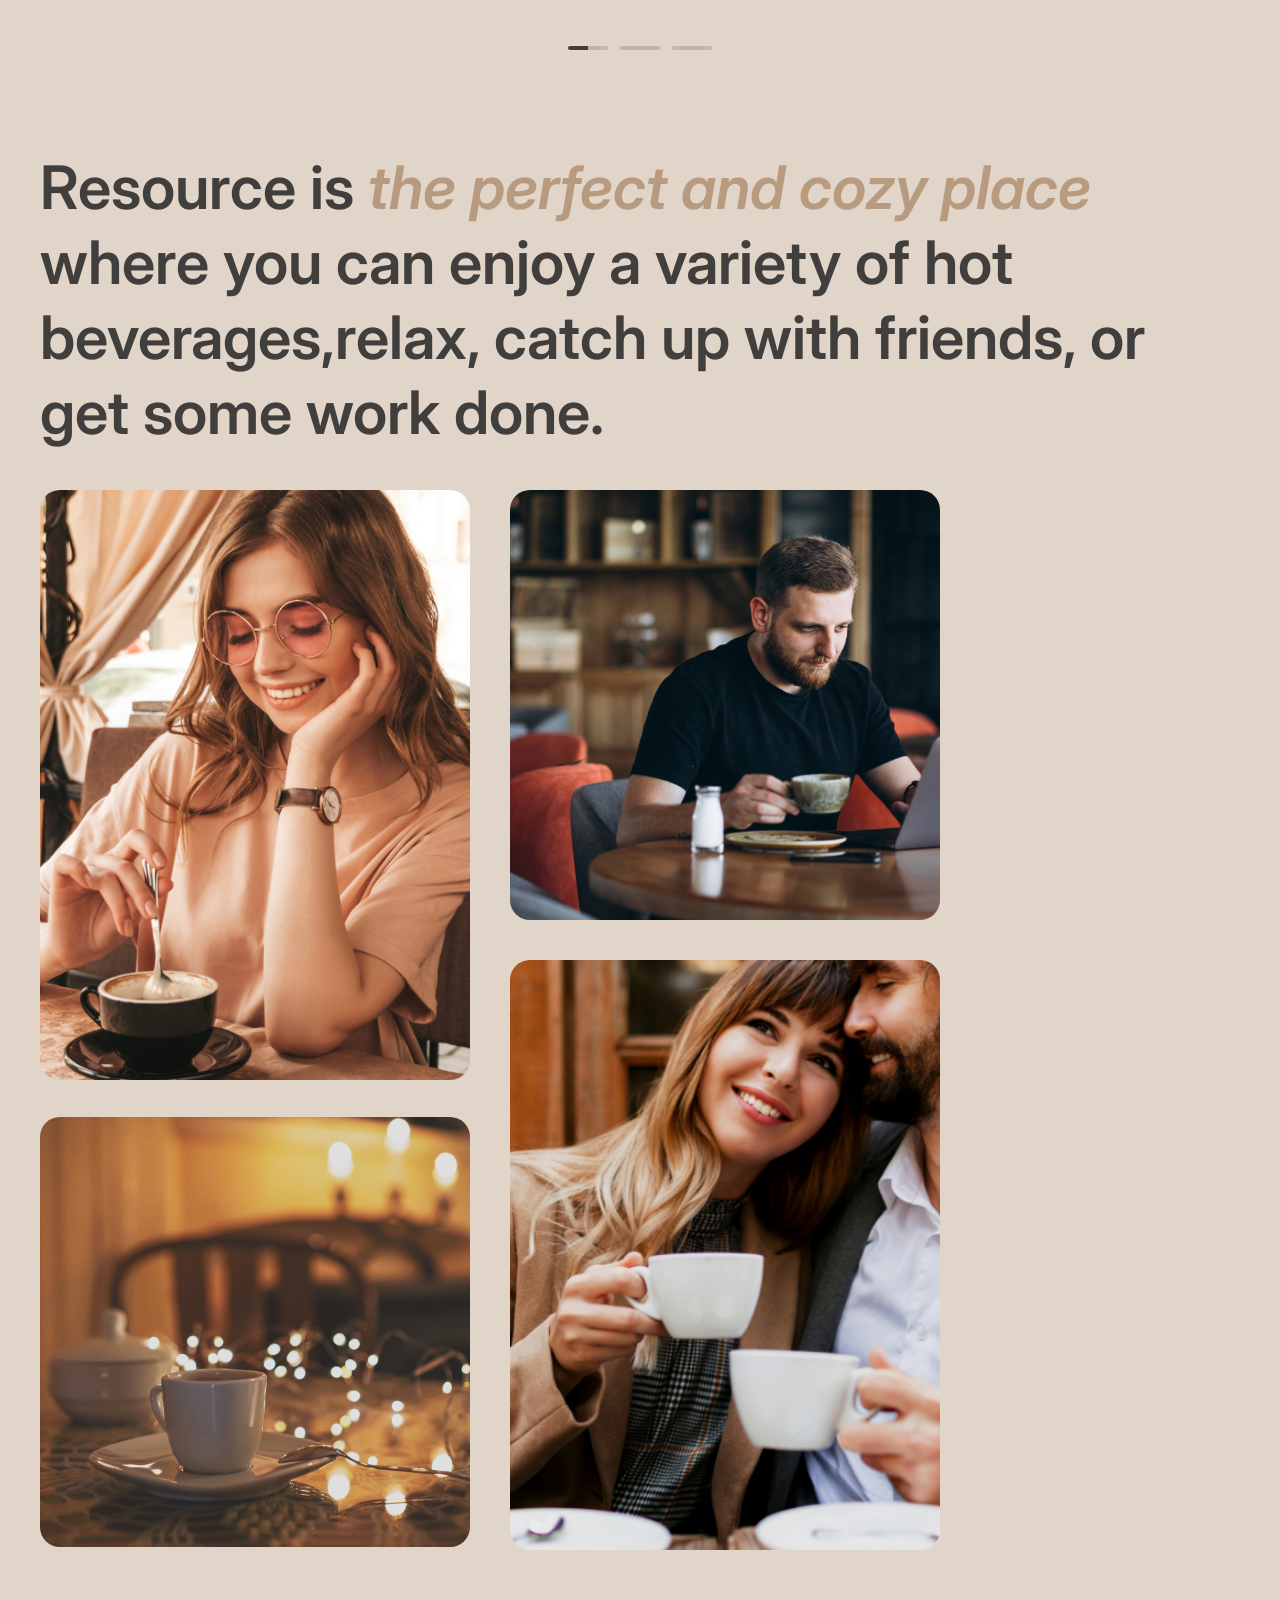
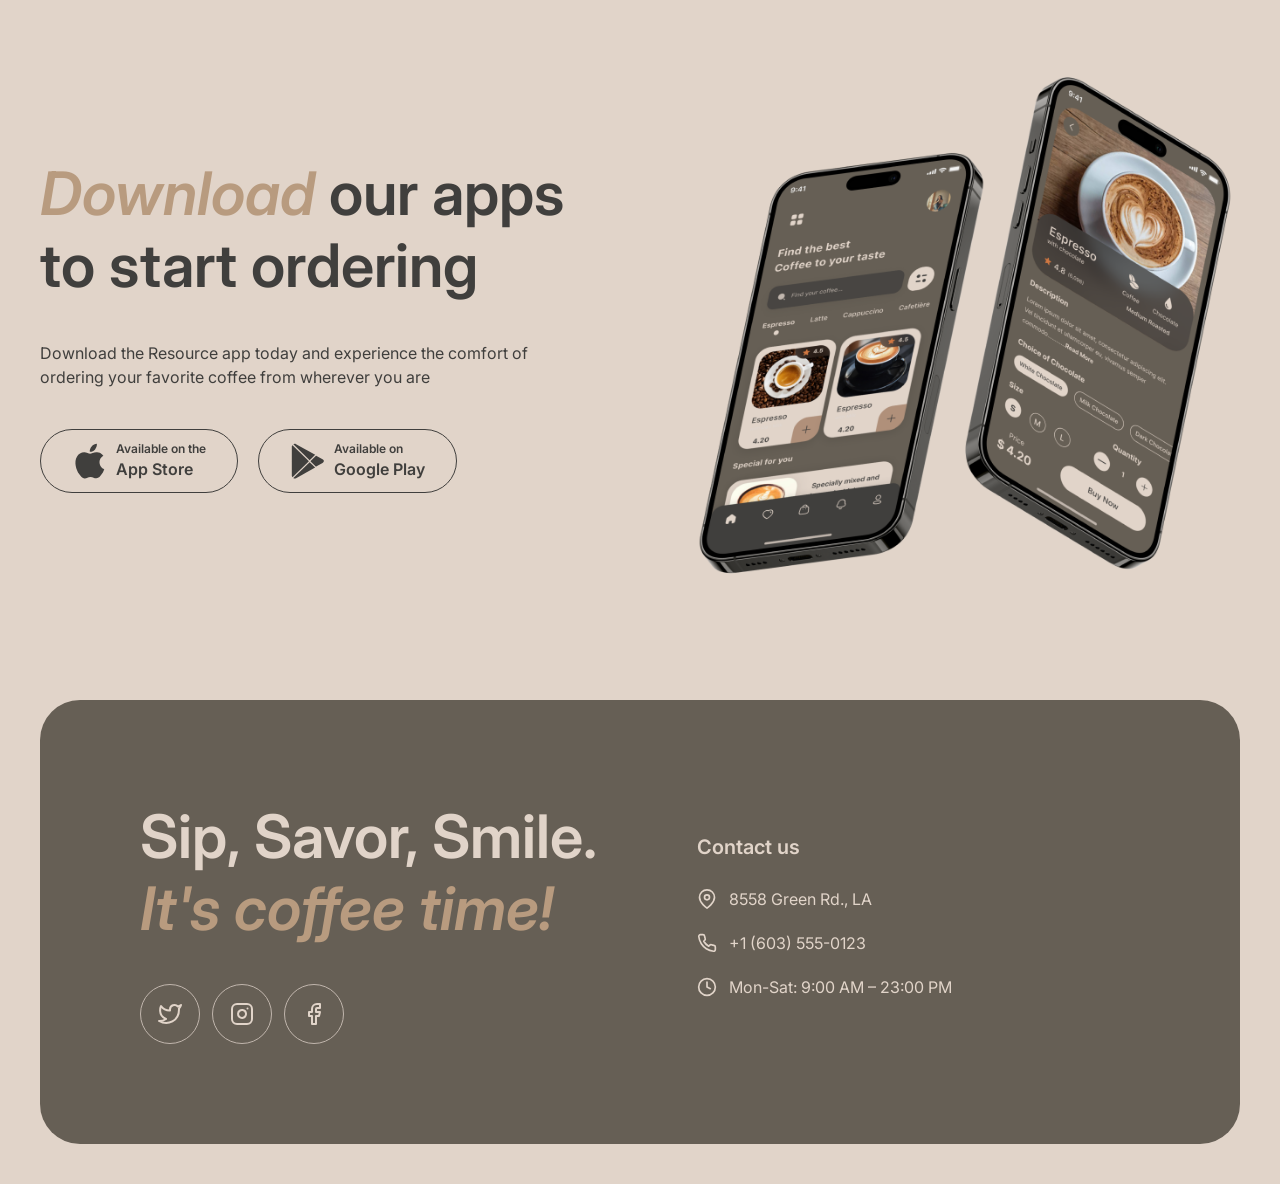
==== commit 2aa8553f: "fix: changes after cross-check" ====
--- a/index.html
+++ b/index.html
@@ -19,7 +19,7 @@
       <div class="container">
         <div class="header-content">
           <a href="index.html" class="logo">
-            <img src="../assets/logo.png" alt="Coffee House Logo" />
+            <img src="./assets/logo.png" alt="Coffee House Logo" />
           </a>
           <nav class="navigation">
             <ul class="nav-links">
@@ -30,7 +30,7 @@
             </ul>
           </nav>
           <div class="menu-cup">
-            <a href="#menu">
+            <a href="menu.html">
               <span>Menu</span>
               <svg
                 xmlns="http://www.w3.org/2000/svg"
@@ -83,7 +83,7 @@
       <a href="#about">About</a>
       <a href="#mobile-app">Mobile app</a>
       <a href="#contact">Contact us</a>
-      <a href="#menu">
+      <a href="menu.html">
         <span>Menu</span>
         <svg
           xmlns="http://www.w3.org/2000/svg"
--- a/style.css
+++ b/style.css
@@ -170,11 +170,29 @@
   font-weight: 600;
   line-height: 1.25;
   transition: color 0.3s ease;
-}
-
-.burger-menu a:hover {
+  position: relative;
+}
+
+.burger-menu a::after {
+  content: "";
+  position: absolute;
+  left: 50%;
+  bottom: -4px;
+  transform: translateX(-50%) scaleX(0);
+  transform-origin: center;
+  width: 100%;
+  height: 2px;
+  background-color: #403f3d;
+  transition: transform 0.3s ease;
+}
+
+.burger-menu a:hover::after {
+  transform: translateX(-50%) scaleX(1);
+}
+
+/* .burger-menu a:hover {
   color: #b89b7f;
-}
+} */
 
 /* Hero Section */
 .hero {
@@ -534,7 +552,9 @@
     fill: #e1d4c9;
   }
 }
-
+footer span.italic {
+  color: #b0907a;
+}
 .app-btn .icon {
   width: 36px;
   height: 36px;
@@ -606,7 +626,7 @@
   width: 60px;
   height: 60px;
   border-radius: 50%;
-  border: 1px solid #e1d4c9;
+  border: 1px solid #c1b6ad;
   display: flex;
   align-items: center;
   justify-content: center;
@@ -625,7 +645,7 @@
 }
 
 .social-icon:hover svg {
-  stroke: #665f55;
+  stroke: #403f3d;
 }
 
 .footer-contact {
@@ -716,6 +736,11 @@
 .hero-content p {
   opacity: 0.7;
 }
+@media (max-width: 1300px) {
+  .about-gallery {
+    width: 900px;
+  }
+}
 
 /* @media (max-width: 480px) {
   .hero {
@@ -974,11 +999,58 @@
     margin-top: 10px;
   }
 }
+
+@media (max-width: 900px) {
+  .about-gallery {
+    width: 700px;
+  }
+}
+
+@media (max-width: 750px) {
+  .favorites,
+  .favorites h2 {
+    width: 580px;
+  }
+}
+@media (max-width: 720px) {
+  .hero h1 {
+    font-size: 52px;
+  }
+  .div1,
+  .div4 {
+    width: 550px;
+  }
+  .hero p {
+    font-size: 14px;
+  }
+  .about-gallery {
+    height: 1100px;
+    width: 500px;
+  }
+}
+@media (max-width: 500px) {
+  .hero h1 {
+    font-size: 42px;
+  }
+  .hero p {
+    font-size: 12px;
+  }
+  .favorites,
+  .favorites h2 {
+    width: 420px;
+  }
+}
 @media (max-width: 380px) {
   .hero {
     width: 348px;
     height: 552px;
     padding: 60px 16px;
+  }
+  .favorites {
+    width: 348px;
+  }
+  .carousel-controls {
+    display: none;
   }
   .container {
     padding: 0 16px;
@@ -1084,6 +1156,7 @@
     line-height: 1.25;
     width: 316px;
   }
+
   .social-icon {
     width: 60px;
     height: 60px;
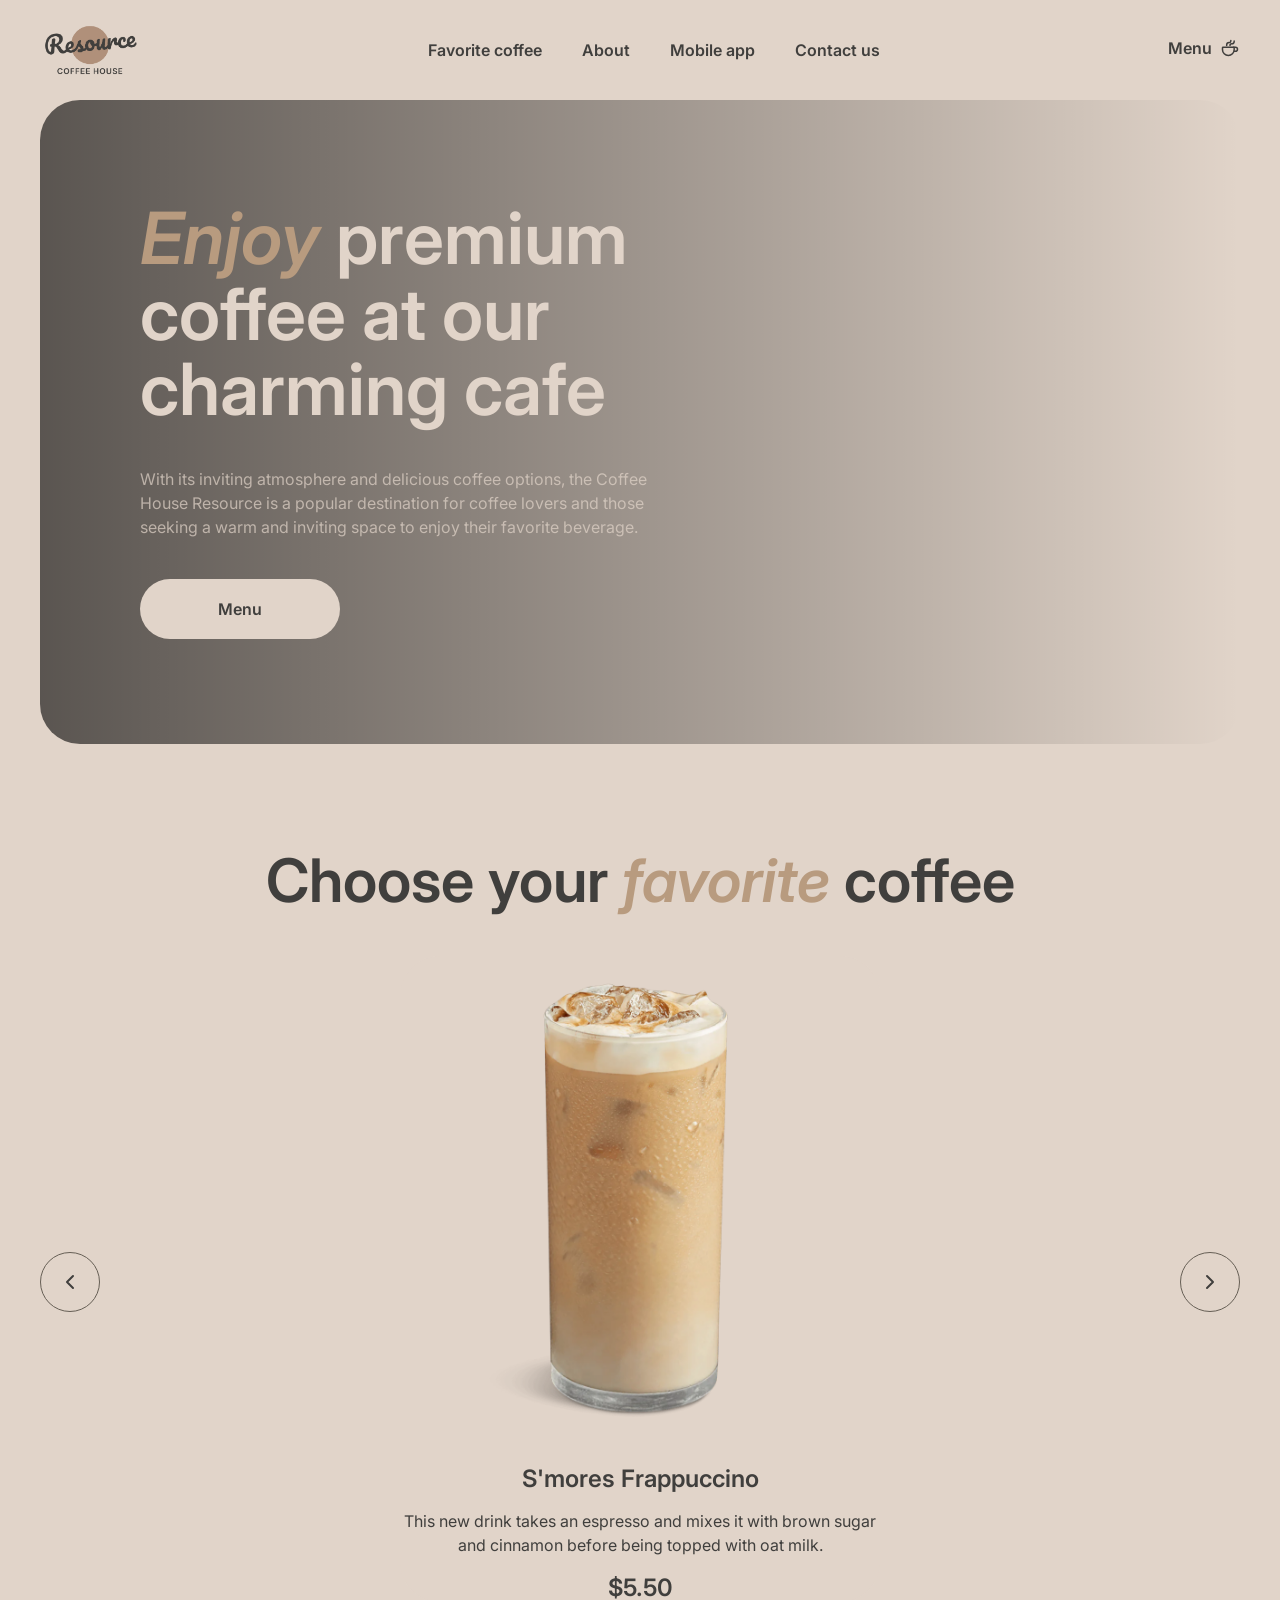
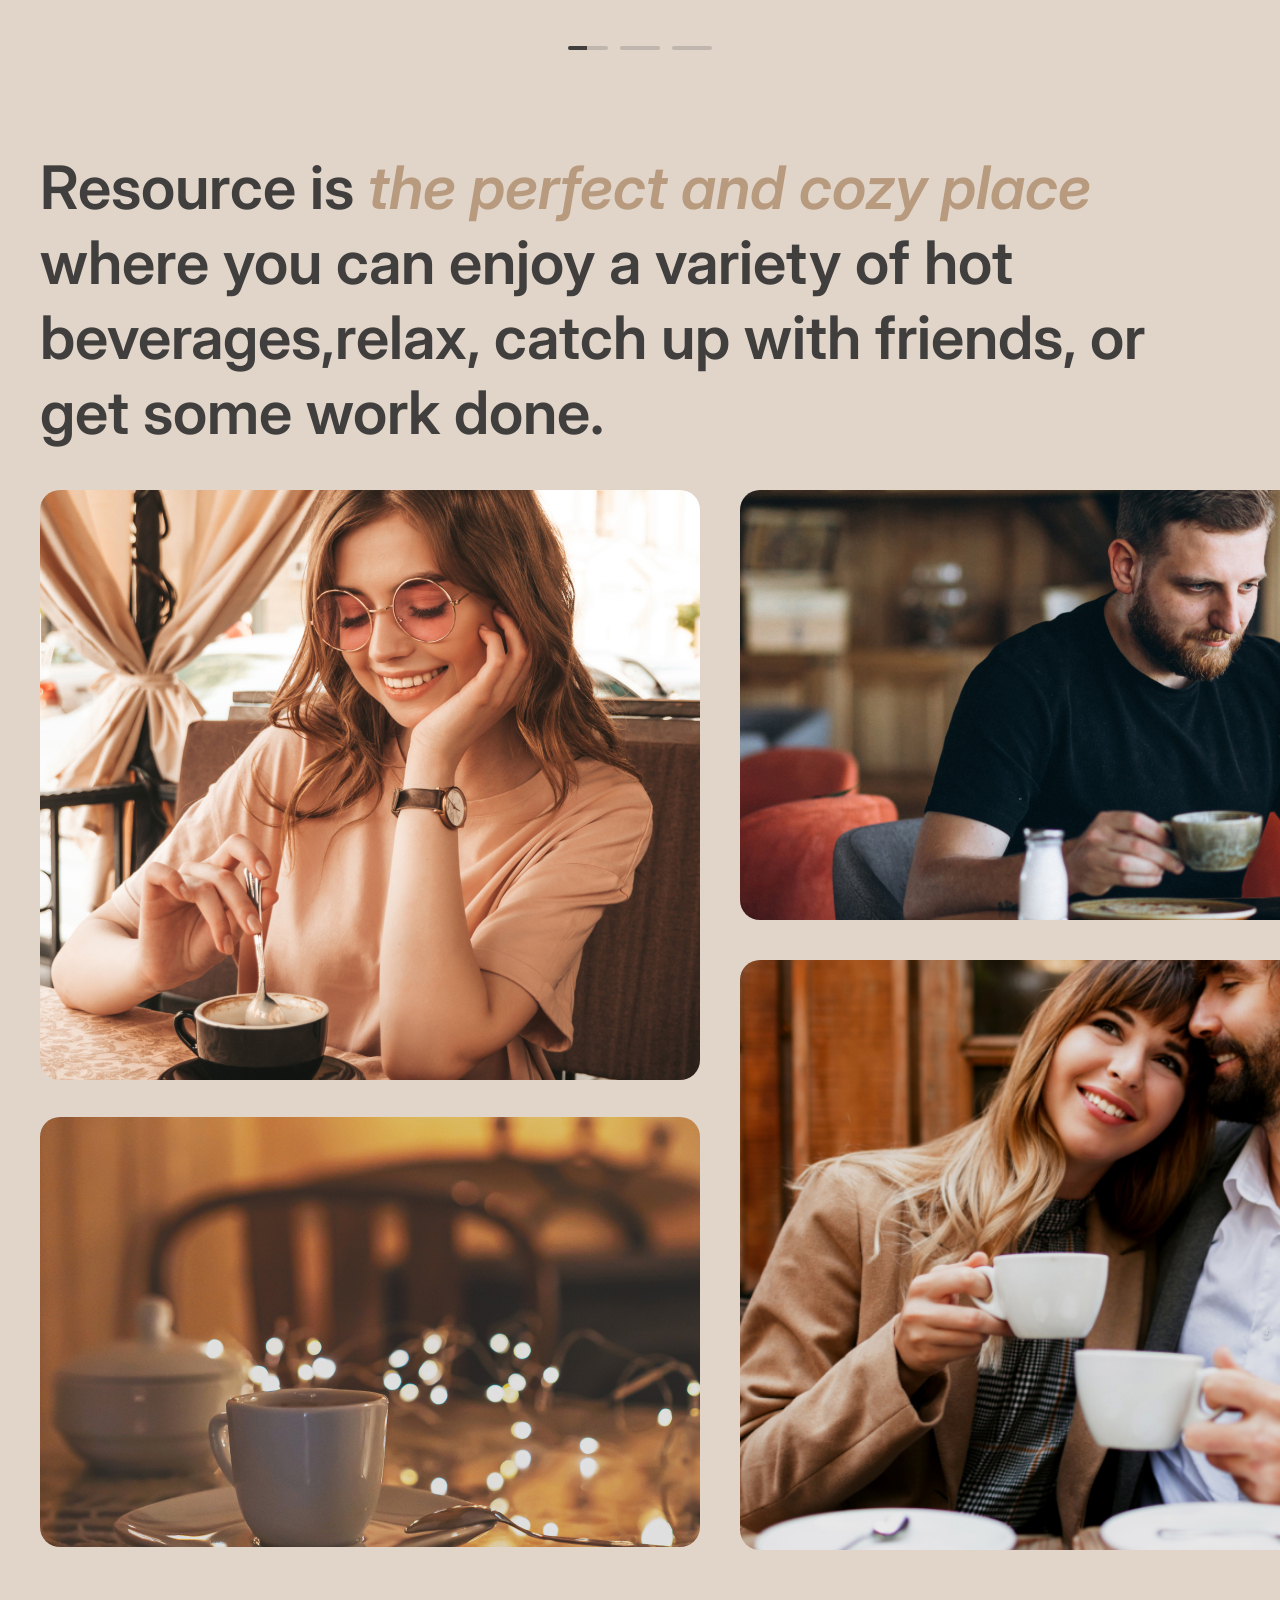
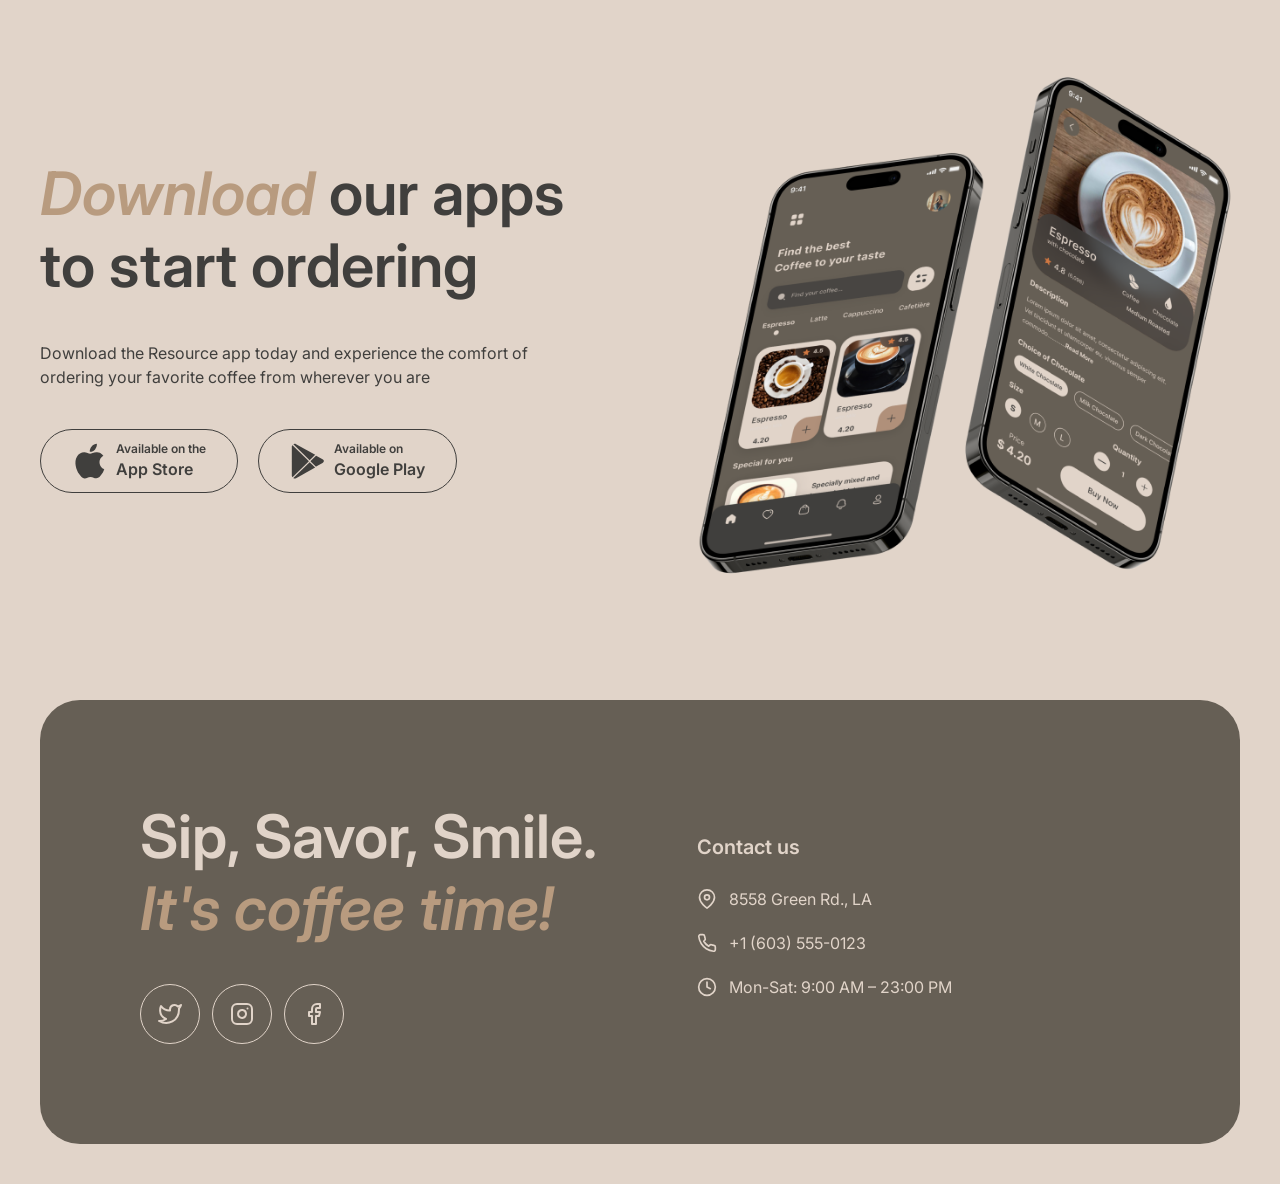
==== commit dc09075d: "Merge 66e8ba10cf58318aceac1f161a5968f41686ddfb into 9f86ed1c602014e888317dc15b6146c0353d860e" ====
--- a/index.html
+++ b/index.html
@@ -19,7 +19,7 @@
       <div class="container">
         <div class="header-content">
           <a href="index.html" class="logo">
-            <img src="./assets/logo.png" alt="Coffee House Logo" />
+            <img src="../assets/logo.png" alt="Coffee House Logo" />
           </a>
           <nav class="navigation">
             <ul class="nav-links">
@@ -30,7 +30,7 @@
             </ul>
           </nav>
           <div class="menu-cup">
-            <a href="menu.html">
+            <a href="#menu">
               <span>Menu</span>
               <svg
                 xmlns="http://www.w3.org/2000/svg"
@@ -83,7 +83,7 @@
       <a href="#about">About</a>
       <a href="#mobile-app">Mobile app</a>
       <a href="#contact">Contact us</a>
-      <a href="menu.html">
+      <a href="#menu">
         <span>Menu</span>
         <svg
           xmlns="http://www.w3.org/2000/svg"
--- a/style.css
+++ b/style.css
@@ -170,29 +170,11 @@
   font-weight: 600;
   line-height: 1.25;
   transition: color 0.3s ease;
-  position: relative;
-}
-
-.burger-menu a::after {
-  content: "";
-  position: absolute;
-  left: 50%;
-  bottom: -4px;
-  transform: translateX(-50%) scaleX(0);
-  transform-origin: center;
-  width: 100%;
-  height: 2px;
-  background-color: #403f3d;
-  transition: transform 0.3s ease;
-}
-
-.burger-menu a:hover::after {
-  transform: translateX(-50%) scaleX(1);
-}
-
-/* .burger-menu a:hover {
+}
+
+.burger-menu a:hover {
   color: #b89b7f;
-} */
+}
 
 /* Hero Section */
 .hero {
@@ -552,9 +534,7 @@
     fill: #e1d4c9;
   }
 }
-footer span.italic {
-  color: #b0907a;
-}
+
 .app-btn .icon {
   width: 36px;
   height: 36px;
@@ -626,7 +606,7 @@
   width: 60px;
   height: 60px;
   border-radius: 50%;
-  border: 1px solid #c1b6ad;
+  border: 1px solid #e1d4c9;
   display: flex;
   align-items: center;
   justify-content: center;
@@ -645,7 +625,7 @@
 }
 
 .social-icon:hover svg {
-  stroke: #403f3d;
+  stroke: #665f55;
 }
 
 .footer-contact {
@@ -736,11 +716,6 @@
 .hero-content p {
   opacity: 0.7;
 }
-@media (max-width: 1300px) {
-  .about-gallery {
-    width: 900px;
-  }
-}
 
 /* @media (max-width: 480px) {
   .hero {
@@ -999,58 +974,11 @@
     margin-top: 10px;
   }
 }
-
-@media (max-width: 900px) {
-  .about-gallery {
-    width: 700px;
-  }
-}
-
-@media (max-width: 750px) {
-  .favorites,
-  .favorites h2 {
-    width: 580px;
-  }
-}
-@media (max-width: 720px) {
-  .hero h1 {
-    font-size: 52px;
-  }
-  .div1,
-  .div4 {
-    width: 550px;
-  }
-  .hero p {
-    font-size: 14px;
-  }
-  .about-gallery {
-    height: 1100px;
-    width: 500px;
-  }
-}
-@media (max-width: 500px) {
-  .hero h1 {
-    font-size: 42px;
-  }
-  .hero p {
-    font-size: 12px;
-  }
-  .favorites,
-  .favorites h2 {
-    width: 420px;
-  }
-}
 @media (max-width: 380px) {
   .hero {
     width: 348px;
     height: 552px;
     padding: 60px 16px;
-  }
-  .favorites {
-    width: 348px;
-  }
-  .carousel-controls {
-    display: none;
   }
   .container {
     padding: 0 16px;
@@ -1156,7 +1084,6 @@
     line-height: 1.25;
     width: 316px;
   }
-
   .social-icon {
     width: 60px;
     height: 60px;
